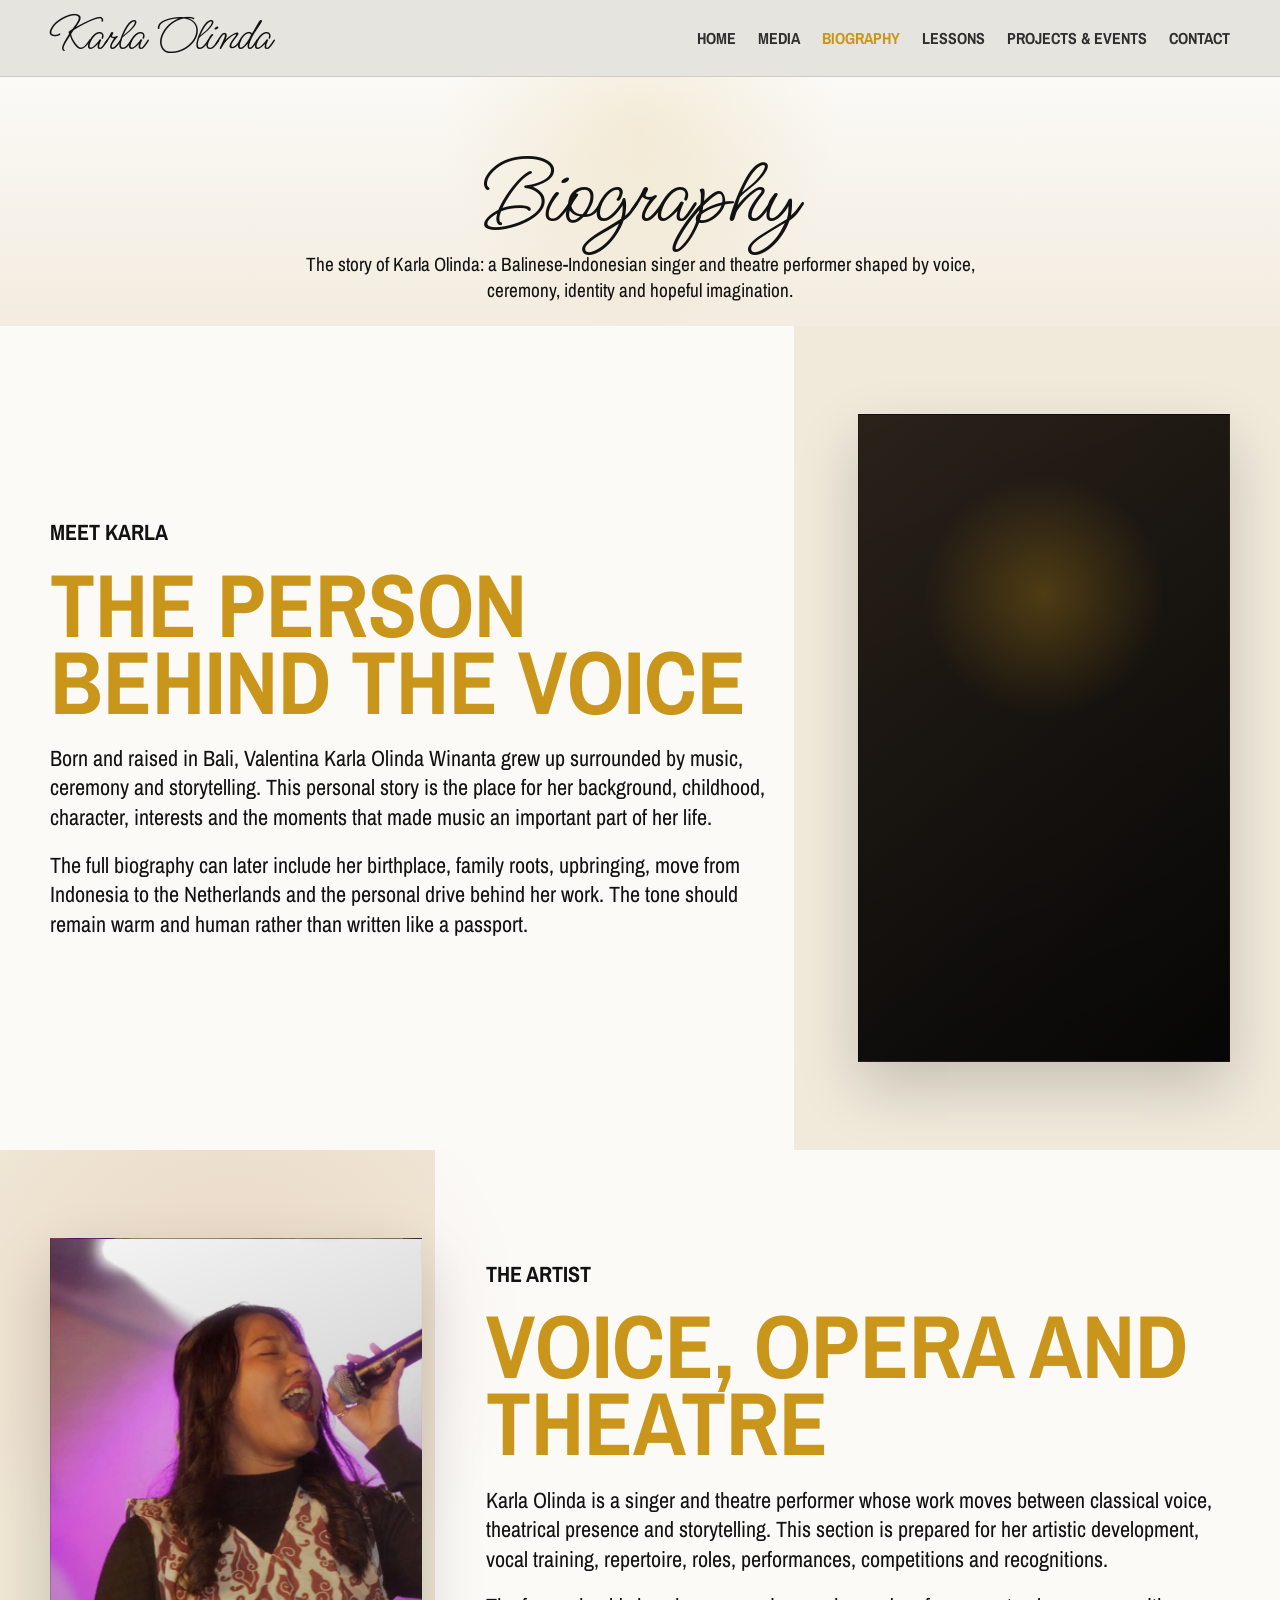
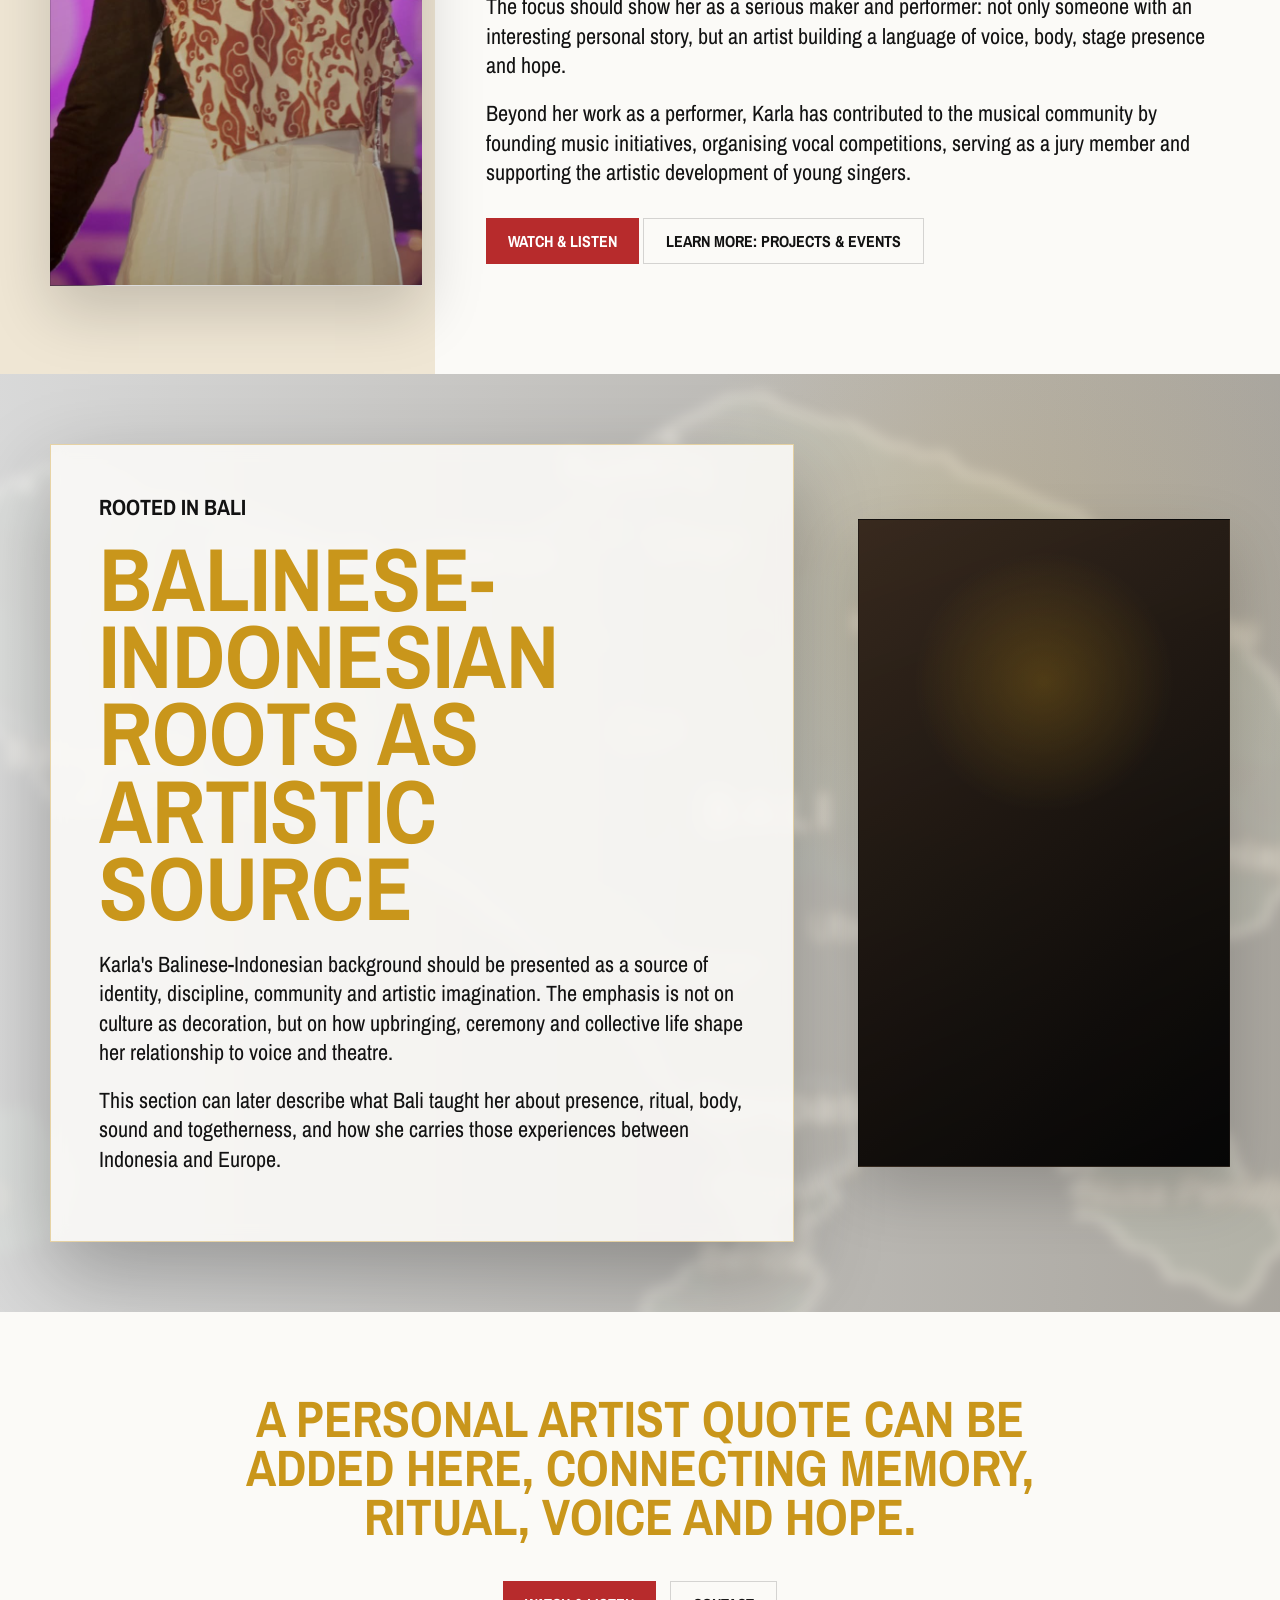
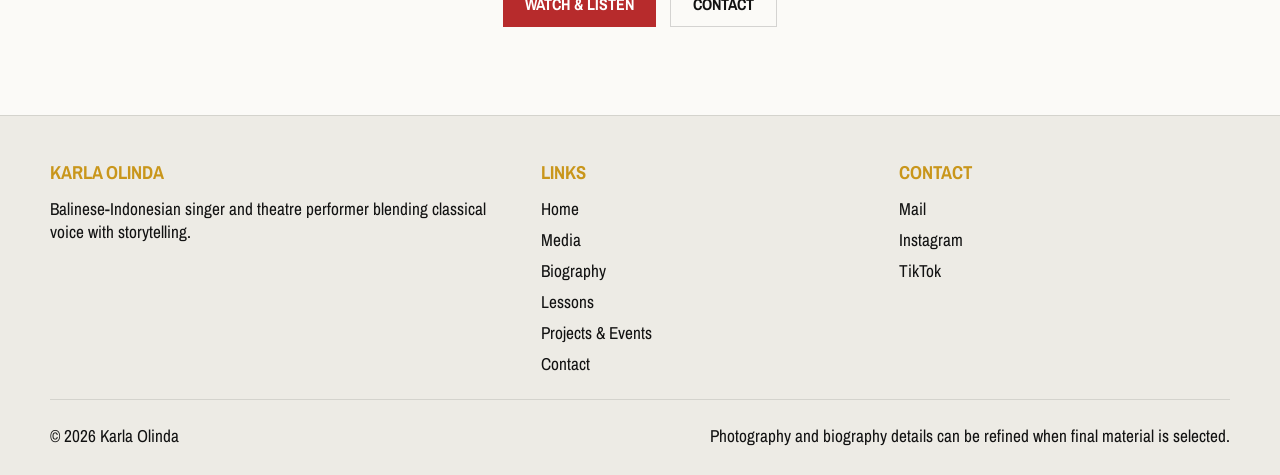
==== biography.html @ d717e8d4 "Link biography to projects and events" ====
<!DOCTYPE html>
<html lang="en">
<head>
  <meta charset="UTF-8">
  <meta name="viewport" content="width=device-width, initial-scale=1.0">
  <title>Biography | Karla Olinda</title>
  <meta name="description" content="Biography of Karla Olinda, a Balinese-Indonesian singer and theatre performer.">
  <meta name="theme-color" content="#faf8f2">
  <link rel="icon" type="image/svg+xml" href="/assets/images/ko-favicon.svg?v=20260715-1">
  <link rel="preconnect" href="https://fonts.googleapis.com">
  <link rel="preconnect" href="https://fonts.gstatic.com" crossorigin>
  <link href="https://fonts.googleapis.com/css2?family=Archivo+Narrow:wght@400;500;600;700&family=Ms+Madi&display=swap" rel="stylesheet">
  <link rel="stylesheet" href="assets/css/style.css">
  <link rel="stylesheet" href="assets/css/biography.css?v=20260715-10">
</head>
<body class="page-biography">
  <div class="bio-intro" aria-hidden="true"></div>

  <header class="site-header site-header-light">
    <div class="container header-inner">
      <a class="brand" href="/">Karla Olinda</a>
      <button class="nav-toggle" type="button" aria-expanded="false" aria-controls="site-nav" aria-label="Open navigation">
        <span></span>
        <span></span>
        <span></span>
      </button>
      <nav class="site-nav" id="site-nav">
        <a href="/">Home</a>
        <a href="/media">Media</a>
        <a href="/biography" aria-current="page">Biography</a>
        <a href="/lessons">Lessons</a>
        <a href="/events">Projects &amp; Events</a>
        <a href="/contact">Contact</a>
      </nav>
    </div>
  </header>

  <main class="biography-page">
    <section class="bio-hero">
      <div class="container bio-hero-inner">
        <h1>Biography</h1>
        <p>
          The story of Karla Olinda: a Balinese-Indonesian singer and theatre performer
          shaped by voice, ceremony, identity and hopeful imagination.
        </p>
      </div>
    </section>

    <section class="bio-panel bio-panel-meet" aria-labelledby="meet-karla-title">
      <div class="container bio-panel-grid">
        <div class="bio-copy">
          <p class="section-kicker">Meet Karla</p>
          <h2 id="meet-karla-title">The person behind the voice</h2>
          <p>
            Born and raised in Bali, Valentina Karla Olinda Winanta grew up surrounded by
            music, ceremony and storytelling. This personal story is the place for her
            background, childhood, character, interests and the moments that made music
            an important part of her life.
          </p>
          <p>
            The full biography can later include her birthplace, family roots, upbringing,
            move from Indonesia to the Netherlands and the personal drive behind her work.
            The tone should remain warm and human rather than written like a passport.
          </p>
        </div>
        <figure class="bio-image bio-image-meet" aria-label="Warm personal portrait of Karla Olinda"></figure>
      </div>
    </section>

    <section class="bio-panel bio-panel-artist" aria-labelledby="artist-title">
      <div class="container bio-panel-grid bio-panel-grid-reverse">
        <figure class="bio-image bio-image-artist" aria-label="Stage or theatre portrait of Karla Olinda"></figure>
        <div class="bio-copy">
          <p class="section-kicker">The Artist</p>
          <h2 id="artist-title">Voice, opera and theatre</h2>
          <p>
            Karla Olinda is a singer and theatre performer whose work moves between
            classical voice, theatrical presence and storytelling. This section is prepared
            for her artistic development, vocal training, repertoire, roles, performances,
            competitions and recognitions.
          </p>
          <p>
            The focus should show her as a serious maker and performer: not only someone
            with an interesting personal story, but an artist building a language of voice,
            body, stage presence and hope.
          </p>
          <p>
            Beyond her work as a performer, Karla has contributed to the musical community
            by founding music initiatives, organising vocal competitions, serving as a jury
            member and supporting the artistic development of young singers.
          </p>
          <a class="bio-button" href="/media">Watch &amp; Listen</a>
          <a class="bio-button bio-button-secondary" href="/events">Learn more: Projects &amp; Events</a>
        </div>
      </div>
    </section>

    <section class="bio-roots" aria-labelledby="roots-title">
      <div class="bio-roots-background" aria-hidden="true"></div>
      <div class="bio-roots-overlay" aria-hidden="true"></div>
      <div class="container bio-panel-grid bio-roots-content">
        <div class="bio-copy bio-roots-copy">
          <p class="section-kicker">Rooted in Bali</p>
          <h2 id="roots-title">Balinese-Indonesian roots as artistic source</h2>
          <p>
            Karla's Balinese-Indonesian background should be presented as a source of
            identity, discipline, community and artistic imagination. The emphasis is not
            on culture as decoration, but on how upbringing, ceremony and collective life
            shape her relationship to voice and theatre.
          </p>
          <p>
            This section can later describe what Bali taught her about presence, ritual,
            body, sound and togetherness, and how she carries those experiences between
            Indonesia and Europe.
          </p>
        </div>
        <figure class="bio-image bio-image-roots" aria-label="Portrait of Karla Olinda connected to her Balinese roots"></figure>
      </div>
    </section>

    <section class="bio-closing">
      <div class="container bio-closing-inner">
        <p>
          A personal artist quote can be added here, connecting memory, ritual, voice and hope.
        </p>
        <div class="bio-actions">
          <a class="bio-button" href="/media">Watch &amp; Listen</a>
          <a class="bio-button bio-button-secondary" href="/contact">Contact</a>
        </div>
      </div>
    </section>
  </main>

  <footer class="site-footer site-footer-light">
    <div class="container footer-grid">
      <div>
        <h3>Karla Olinda</h3>
        <p>Balinese-Indonesian singer and theatre performer blending classical voice with storytelling.</p>
      </div>
      <div>
        <h3>Links</h3>
        <a href="/">Home</a>
        <a href="/media">Media</a>
        <a href="/biography">Biography</a>
        <a href="/lessons">Lessons</a>
        <a href="/events">Projects &amp; Events</a>
        <a href="/contact">Contact</a>
      </div>
      <div>
        <h3>Contact</h3>
        <a href="mailto:info@jovka.org?subject=Karla%20Olinda%20contact">Mail</a>
        <a href="https://www.instagram.com/karlalalind/" target="_blank" rel="noreferrer">Instagram</a>
        <a href="https://www.tiktok.com/@jovchante" target="_blank" rel="noreferrer">TikTok</a>
      </div>
    </div>
    <div class="container footer-meta">
      <p>&copy; <span data-year></span> Karla Olinda</p>
      <p>Photography and biography details can be refined when final material is selected.</p>
    </div>
  </footer>

  <script src="assets/js/main.js?v=20260715-13"></script>
</body>
</html>
---- assets/css/style.css ----
:root {
  --bg-black: #070707;
  --bg-ink: #101010;
  --bg-light: #f8f7f3;
  --bg-paper: #fbfaf7;
  --text-light: #f3f1ea;
  --text-dark: #121212;
  --gold: #c9961b;
  --gold-soft: #e0c580;
  --artist-red: #b72b2c;
  --media-empty: #111;
  --line-dark: rgba(255, 255, 255, 0.06);
  --line-light: rgba(33, 33, 33, 0.12);
  --shadow-heavy: 0 24px 60px rgba(0, 0, 0, 0.4);
  --container: min(1180px, calc(100% - 32px));
  --font-main: "Archivo Narrow", "Arial Narrow", Arial, sans-serif;
  --font-script: "Ms Madi", cursive;
}

* {
  box-sizing: border-box;
}

html {
  scroll-behavior: smooth;
}

body {
  margin: 0;
  font-family: var(--font-main);
  color: var(--text-light);
  background-color: var(--bg-black);
}

img {
  display: block;
  max-width: 100%;
}

a {
  color: inherit;
  text-decoration: none;
}

button {
  font: inherit;
}

:focus-visible {
  outline: 2px solid var(--gold);
  outline-offset: 4px;
}

.container {
  width: var(--container);
  margin: 0 auto;
}

.site-header {
  position: sticky;
  top: 0;
  z-index: 30;
  backdrop-filter: blur(14px);
  background: rgba(7, 7, 7, 0.78);
  border-bottom: 1px solid var(--line-dark);
}

.site-header-light {
  background: rgba(250, 248, 242, 0.92);
  border-bottom-color: var(--line-light);
}

.header-inner {
  display: flex;
  align-items: center;
  justify-content: space-between;
  gap: 24px;
  min-height: 76px;
}

.brand {
  font-family: var(--font-script);
  font-size: 3rem;
  line-height: 1;
}

.site-header-light .brand,
.site-header-light .site-nav a,
.site-header-light .nav-toggle {
  color: var(--text-dark);
}

.site-nav {
  display: flex;
  align-items: center;
  gap: 22px;
  letter-spacing: 0;
  text-transform: uppercase;
  font-family: var(--font-main);
  font-weight: 700;
  font-size: 1rem;
}

.site-nav a {
  opacity: 0.86;
}

.site-nav a:hover,
.site-nav a[aria-current="page"] {
  color: var(--gold);
  opacity: 1;
}

.nav-toggle {
  display: none;
  background: transparent;
  border: 0;
  padding: 0;
  color: var(--text-light);
}

.nav-toggle span {
  display: block;
  width: 24px;
  height: 2px;
  margin: 5px 0;
  background: currentColor;
}

.hero {
  display: grid;
  grid-template-columns: minmax(300px, 1.04fr) minmax(340px, 0.96fr);
  min-height: calc(100svh - 56px);
}

.hero-panel {
  min-height: 584px;
}

.hero-portrait {
  display: flex;
  flex-direction: column;
  justify-content: flex-end;
  padding: 64px 48px 36px;
  background:
    linear-gradient(135deg, rgba(255, 255, 255, 0.03), transparent 34%),
    linear-gradient(180deg, #101010 0%, #020202 100%);
}

.portrait-frame {
  position: relative;
  width: min(420px, 100%);
  aspect-ratio: 0.9;
  margin: auto auto 18px;
}

.diamond {
  display: none;
  position: absolute;
  inset: 12% 12%;
  border: 1px solid rgba(255, 255, 255, 0.12);
  transform: rotate(45deg);
}

.diamond-small {
  inset: 26% 26%;
  border-color: rgba(255, 255, 255, 0.08);
}

.portrait-placeholder,
.stage-placeholder,
.portfolio-item-image {
  position: relative;
  overflow: hidden;
  background: var(--media-empty);
}

.portrait-placeholder {
  position: absolute;
  inset: 0;
  border-radius: 2px;
  background-color: var(--media-empty);
  background-image: url("../images/portrait.jpg");
  background-position: center;
  background-size: cover;
  box-shadow: var(--shadow-heavy);
}

.portrait-placeholder::after,
.stage-placeholder::after,
.portfolio-item-image::after,
.showcase-card::after {
  content: none;
}

.hero-portrait h1 {
  margin: 0;
  font-family: var(--font-script);
  font-size: 6rem;
  line-height: 0.9;
}

.hero-story {
  color: var(--text-dark);
  padding: 86px 44px 42px;
  background-color: var(--bg-paper);
}

.hero-copy {
  max-width: 540px;
  margin: 0 auto;
}

.eyebrow {
  margin: 0 0 14px;
  color: var(--gold);
  font-family: var(--font-main);
  font-weight: 700;
  letter-spacing: 0;
  text-transform: uppercase;
  font-size: 1.6rem;
  text-align: center;
}

.eyebrow .stage-name {
  color: var(--artist-red);
}

.hero-copy p:last-child {
  margin: 0;
  font-size: 1.1rem;
  line-height: 1.45;
}

.showcase {
  position: relative;
  margin: 34px -28px 28px;
  padding: 0 44px;
}

.showcase-track {
  display: flex;
  align-items: center;
  justify-content: center;
  min-height: 252px;
  gap: 0;
  overflow: visible;
  transition: opacity 180ms ease, transform 180ms ease;
}

.showcase-track.is-shifting-next {
  opacity: 0.74;
  transform: translateX(-42px);
}

.showcase-track.is-shifting-prev {
  opacity: 0.74;
  transform: translateX(42px);
}

.showcase-card {
  position: relative;
  width: 128px;
  aspect-ratio: 0.72;
  margin-left: -30px;
  border: 0;
  cursor: pointer;
  transition: transform 220ms ease, opacity 220ms ease, filter 220ms ease;
  background: var(--media-empty);
  box-shadow: 0 14px 28px rgba(0, 0, 0, 0.24);
}

.showcase-card.has-image,
.portfolio-item-image.has-image {
  background-image:
    linear-gradient(180deg, rgba(0, 0, 0, 0.02), rgba(0, 0, 0, 0.42)),
    var(--media-image);
  background-position: center;
  background-size: cover;
}

.showcase-card:first-child {
  margin-left: 0;
}

.showcase-card.is-center {
  transform: scale(1.18);
  z-index: 3;
}

.showcase-card.is-side {
  opacity: 0.48;
  filter: blur(0.5px);
  z-index: 1;
}

.showcase-card.is-far {
  opacity: 0.22;
  filter: blur(1.2px);
  z-index: 0;
}

.showcase-card.is-left {
  transform: perspective(600px) rotateY(28deg) scale(0.88);
}

.showcase-card.is-right {
  transform: perspective(600px) rotateY(-28deg) scale(0.88);
}

.showcase-card.is-far-left {
  transform: perspective(600px) rotateY(36deg) scale(0.72);
}

.showcase-card.is-far-right {
  transform: perspective(600px) rotateY(-36deg) scale(0.72);
}

.showcase-card-caption {
  position: absolute;
  left: 12px;
  right: 12px;
  bottom: 10px;
  font-family: var(--font-main);
  font-weight: 700;
  letter-spacing: 0;
  text-transform: uppercase;
  color: #fff;
  font-size: 0.82rem;
  text-shadow: 0 2px 10px rgba(0, 0, 0, 0.35);
}

.showcase-arrow {
  position: absolute;
  top: 50%;
  transform: translateY(-50%);
  width: 36px;
  height: 36px;
  border: 0;
  border-radius: 999px;
  background: rgba(255, 255, 255, 0.68);
  color: var(--text-dark);
  font-size: 1.7rem;
  line-height: 1;
  cursor: pointer;
}

.showcase-arrow-prev {
  left: 0;
}

.showcase-arrow-next {
  right: 0;
}

.social-row p {
  margin: 0 0 10px;
  font-family: var(--font-main);
  font-weight: 700;
  letter-spacing: 0;
  text-transform: uppercase;
}

.social-links {
  display: flex;
  flex-wrap: wrap;
  gap: 10px;
}

.social-links a {
  display: inline-flex;
  align-items: center;
  justify-content: center;
  min-width: 48px;
  height: 38px;
  padding: 0 12px;
  border: 1px solid rgba(17, 17, 17, 0.16);
  background: rgba(255, 255, 255, 0.66);
  color: var(--text-dark);
  font-family: var(--font-main);
  font-weight: 700;
  letter-spacing: 0;
}

.social-links a:hover,
.text-link:hover,
.site-footer a:hover {
  color: var(--gold);
}

.home-grid {
  display: grid;
  grid-template-columns: minmax(320px, 1.1fr) minmax(280px, 0.9fr);
}

.home-grid-copy {
  padding: 72px 40px 80px;
  background: var(--bg-black);
}

.feature-block {
  max-width: 680px;
  margin: 0 auto 56px;
  text-align: center;
}

.feature-block:last-child {
  margin-bottom: 0;
}

.feature-block h2,
.media-hero h1,
.portfolio-group h2 {
  margin: 0 0 12px;
  color: var(--gold);
  text-transform: uppercase;
  font-family: var(--font-main);
  font-weight: 700;
  font-size: 2.6rem;
  letter-spacing: 0;
}

.feature-block p {
  margin: 0;
  font-size: 1.18rem;
  line-height: 1.45;
}

.text-link {
  display: inline-block;
  margin-top: 16px;
  color: var(--gold-soft);
  font-family: var(--font-main);
  font-weight: 700;
  letter-spacing: 0;
  text-transform: uppercase;
}

.home-grid-visual {
  min-height: 540px;
}

.stage-placeholder {
  height: 100%;
  background-color: var(--media-empty);
  background-image: url("../images/stage.png");
  background-position: center;
  background-size: cover;
}

.media-page {
  min-height: 100vh;
  color: var(--text-dark);
  background-color: var(--bg-paper);
}

.media-hero {
  padding: 76px 16px 22px;
  text-align: center;
}

.media-hero h1 {
  margin-bottom: 8px;
  color: var(--text-dark);
  font-family: var(--font-script);
  text-transform: none;
  letter-spacing: 0;
  font-size: 5.8rem;
}

.media-hero p {
  max-width: 760px;
  margin: 0 auto;
  font-size: 1.2rem;
}

.portfolio-grid {
  display: grid;
  grid-template-columns: repeat(2, minmax(0, 1fr));
  gap: 48px 56px;
  padding-bottom: 80px;
  overflow: visible;
}

.portfolio-group h2 {
  margin-bottom: 16px;
  color: var(--gold);
  font-size: 1.45rem;
  text-align: center;
}

.portfolio-items {
  display: grid;
  grid-template-columns: repeat(3, minmax(0, 1fr));
  gap: 8px;
  overflow: visible;
}

.portfolio-item {
  display: block;
  position: relative;
  z-index: 0;
}

.portfolio-item:hover,
.portfolio-item:focus,
.portfolio-item:focus-within {
  z-index: 30;
}

.portfolio-item:focus {
  outline: none;
}

.portfolio-item-image {
  aspect-ratio: 1.1;
  box-shadow: 0 8px 24px rgba(0, 0, 0, 0.14);
  transition: box-shadow 180ms ease, transform 180ms ease;
  transform-origin: center;
}

.portfolio-item:hover .portfolio-item-image,
.portfolio-item:focus .portfolio-item-image,
.portfolio-item:focus-within .portfolio-item-image {
  box-shadow: 0 26px 56px rgba(0, 0, 0, 0.34);
  transform: scale(1.78);
}

.portfolio-item-title {
  position: absolute;
  inset: auto 10px 10px 10px;
  color: rgba(255, 255, 255, 0.85);
  font-family: var(--font-main);
  font-weight: 700;
  letter-spacing: 0;
  text-transform: uppercase;
  font-size: 0.78rem;
  transition: opacity 180ms ease, transform 180ms ease;
  z-index: 2;
}

.portfolio-item-details {
  position: absolute;
  inset: auto 0 0 0;
  padding: 12px;
  color: #fff;
  background: linear-gradient(180deg, rgba(0, 0, 0, 0), rgba(0, 0, 0, 0.88) 34%);
  opacity: 0;
  transform: translateY(10px);
  transition: opacity 180ms ease, transform 180ms ease;
  z-index: 3;
}

.portfolio-item:hover .portfolio-item-title,
.portfolio-item:focus .portfolio-item-title,
.portfolio-item:focus-within .portfolio-item-title {
  opacity: 0;
  transform: translateY(8px);
}

.portfolio-item:hover .portfolio-item-details,
.portfolio-item:focus .portfolio-item-details,
.portfolio-item:focus-within .portfolio-item-details {
  opacity: 1;
  transform: translateY(0);
}

.portfolio-item-meta {
  display: flex;
  justify-content: space-between;
  gap: 8px;
  font-size: 0.75rem;
  font-weight: 700;
  text-transform: uppercase;
}

.portfolio-item-details p {
  margin: 6px 0 0;
  font-size: 0.88rem;
  line-height: 1.2;
}

.contact-page {
  min-height: 100vh;
  color: var(--text-dark);
  background: var(--bg-paper);
}

.contact-hero {
  padding: 96px 0 72px;
  color: var(--text-light);
  background:
    radial-gradient(circle at 78% 18%, rgba(183, 43, 44, 0.24), transparent 28%),
    linear-gradient(140deg, #050505 0%, #0f0f0f 58%, #171008 100%);
}

.contact-hero-inner {
  display: grid;
  grid-template-columns: minmax(0, 1.08fr) minmax(280px, 0.92fr);
  gap: 56px;
  align-items: end;
}

.section-kicker {
  margin: 0 0 14px;
  color: var(--gold);
  font-family: var(--font-main);
  font-weight: 700;
  letter-spacing: 0;
  text-transform: uppercase;
  font-size: 1.18rem;
}

.contact-hero h1 {
  max-width: 780px;
  margin: 0;
  font-family: var(--font-main);
  font-size: clamp(3.6rem, 8vw, 8rem);
  font-weight: 700;
  line-height: 0.86;
  text-transform: uppercase;
}

.contact-hero h1 span {
  display: block;
  margin-top: 12px;
  color: #fff;
  font-family: var(--font-script);
  font-size: clamp(4.4rem, 9vw, 8.8rem);
  font-weight: 400;
  line-height: 0.78;
  text-transform: none;
}

.contact-hero-copy > p:last-child {
  max-width: 660px;
  margin: 30px 0 0;
  color: rgba(243, 241, 234, 0.84);
  font-size: 1.28rem;
  line-height: 1.45;
}

.contact-primary-card {
  min-height: 318px;
  padding: 34px;
  color: var(--text-dark);
  background:
    linear-gradient(180deg, rgba(255, 255, 255, 0.86), rgba(255, 255, 255, 0.98)),
    var(--bg-paper);
  box-shadow: var(--shadow-heavy);
}

.contact-primary-card p {
  margin: 0 0 18px;
  color: var(--gold);
  font-weight: 700;
  text-transform: uppercase;
  font-size: 1.2rem;
}

.contact-primary-card a {
  display: block;
  margin-bottom: 22px;
  color: var(--text-dark);
  font-size: clamp(2.2rem, 4vw, 4.2rem);
  font-weight: 700;
  line-height: 0.95;
  word-break: break-word;
}

.contact-primary-card a:hover {
  color: var(--artist-red);
}

.contact-primary-card span {
  display: block;
  max-width: 340px;
  font-size: 1.12rem;
  line-height: 1.35;
}

.contact-options {
  display: grid;
  grid-template-columns: repeat(4, minmax(0, 1fr));
  gap: 12px;
  padding: 80px 0;
}

.contact-option {
  min-height: 300px;
  padding: 28px;
  border: 1px solid var(--line-light);
  background: #fff;
  box-shadow: 0 12px 34px rgba(0, 0, 0, 0.06);
}

.contact-option > span {
  display: inline-block;
  margin-bottom: 34px;
  color: var(--artist-red);
  font-weight: 700;
  font-size: 1.05rem;
}

.contact-option h2 {
  margin: 0 0 14px;
  color: var(--gold);
  font-size: 1.9rem;
  line-height: 1;
  text-transform: uppercase;
}

.contact-option p {
  margin: 0;
  font-size: 1.08rem;
  line-height: 1.38;
}

.contact-option .text-link {
  color: var(--artist-red);
}

.contact-social-section {
  padding: 62px 0;
  color: var(--text-light);
  background: var(--bg-black);
}

.contact-social-inner {
  display: grid;
  grid-template-columns: minmax(0, 1fr) auto;
  gap: 32px;
  align-items: center;
}

.contact-social-inner h2 {
  margin: 0 0 10px;
  color: var(--gold);
  font-size: clamp(2.2rem, 4vw, 4.2rem);
  line-height: 0.95;
  text-transform: uppercase;
}

.contact-social-inner p {
  max-width: 620px;
  margin: 0;
  font-size: 1.16rem;
  line-height: 1.4;
}

.site-footer {
  padding: 44px 0 20px;
  border-top: 1px solid var(--line-dark);
  background: #030303;
}

.site-footer-light {
  border-top-color: var(--line-light);
  background: rgba(250, 248, 242, 0.95);
  color: var(--text-dark);
}

.footer-grid {
  display: grid;
  grid-template-columns: 1.4fr 1fr 1fr;
  gap: 28px;
}

.site-footer h3 {
  margin: 0 0 12px;
  color: var(--gold);
  font-family: var(--font-main);
  font-weight: 700;
  letter-spacing: 0;
  text-transform: uppercase;
}

.site-footer p,
.site-footer a {
  display: block;
  margin: 0 0 8px;
  font-size: 1.08rem;
}

.footer-meta {
  display: flex;
  justify-content: space-between;
  gap: 16px;
  padding-top: 24px;
  margin-top: 16px;
  border-top: 1px solid var(--line-dark);
}

.site-footer-light .footer-meta {
  border-top-color: var(--line-light);
}

@media (max-width: 980px) {
  .hero,
  .home-grid,
  .portfolio-grid,
  .contact-hero-inner,
  .contact-social-inner,
  .footer-grid {
    grid-template-columns: 1fr;
  }

  .contact-options {
    grid-template-columns: repeat(2, minmax(0, 1fr));
  }

  .hero-story,
  .hero-portrait,
  .home-grid-copy {
    padding-left: 24px;
    padding-right: 24px;
  }

  .home-grid-visual {
    min-height: 440px;
  }

  .contact-primary-card {
    max-width: 560px;
  }

  .hero-panel {
    min-height: auto;
  }

  .hero-portrait {
    min-height: 620px;
  }
}

@media (max-width: 760px) {
  .nav-toggle {
    display: block;
  }

  .site-nav {
    position: absolute;
    top: 76px;
    right: 16px;
    left: 16px;
    display: none;
    flex-direction: column;
    align-items: flex-start;
    gap: 14px;
    padding: 18px;
    border: 1px solid var(--line-dark);
    background: rgba(7, 7, 7, 0.96);
  }

  .site-header-light .site-nav {
    border-color: var(--line-light);
    background: rgba(250, 248, 242, 0.98);
  }

  .site-nav.is-open {
    display: flex;
  }

  .showcase {
    margin-left: -18px;
    margin-right: -18px;
    padding: 0 26px;
  }

  .showcase-card {
    width: 96px;
    margin-left: -34px;
  }

  .brand {
    font-size: 2.45rem;
  }

  .hero-portrait h1 {
    font-size: 4.75rem;
  }

  .feature-block h2,
  .media-hero h1,
  .portfolio-group h2 {
    font-size: 2.15rem;
  }

  .media-hero h1 {
    font-size: 4rem;
  }

  .portfolio-items {
    grid-template-columns: repeat(2, minmax(0, 1fr));
  }

  .contact-hero {
    padding: 72px 0 56px;
  }

  .contact-options {
    grid-template-columns: 1fr;
    padding: 48px 0;
  }

  .contact-option {
    min-height: auto;
  }

  .footer-meta {
    flex-direction: column;
  }
}

@media (max-width: 520px) {
  .hero-story {
    padding-top: 54px;
  }

  .hero-portrait {
    min-height: 540px;
  }

  .showcase-track {
    min-height: 180px;
  }

  .showcase-card {
    width: 78px;
    margin-left: -30px;
  }

  .portfolio-items {
    grid-template-columns: 1fr 1fr;
  }
}

@media (prefers-reduced-motion: reduce) {
  *,
  *::before,
  *::after {
    scroll-behavior: auto !important;
    transition-duration: 0.01ms !important;
    animation-duration: 0.01ms !important;
    animation-iteration-count: 1 !important;
  }
}
---- assets/css/biography.css ----
/* Biography page layout v20260715-10 */
.biography-page {
  min-height: 100vh;
  color: var(--text-dark);
  background:
    radial-gradient(circle at 12% 12%, rgba(201, 150, 27, 0.08), transparent 28%),
    linear-gradient(180deg, #fbfaf7 0%, var(--bg-paper) 100%);
}

.bio-intro {
  position: fixed;
  inset: 0;
  z-index: 10000;
  background-image:
    linear-gradient(180deg, rgba(5, 5, 5, 0.08), rgba(5, 5, 5, 0.18)),
    url("../images/denpasar.jpg"),
    url("../images/denpasar.png"),
    linear-gradient(135deg, #19130b, #050505);
  background-position: center;
  background-size: cover;
  background-repeat: no-repeat;
  animation: bio-intro-fade 2.4s ease-in-out forwards;
}

@keyframes bio-intro-fade {
  0%,
  42% {
    opacity: 1;
    filter: blur(0);
    visibility: visible;
  }

  99% {
    opacity: 0;
    filter: blur(8px);
    visibility: visible;
  }

  100% {
    opacity: 0;
    filter: blur(8px);
    visibility: hidden;
    pointer-events: none;
  }
}

.bio-hero {
  position: relative;
  isolation: isolate;
  display: flex;
  align-items: center;
  min-height: auto;
  padding: 76px 16px 22px;
  color: var(--text-dark);
  background:
    radial-gradient(circle at 50% 22%, rgba(201, 150, 27, 0.13), transparent 30%),
    linear-gradient(180deg, #fbfaf7 0%, #f3ecdf 100%);
  text-align: center;
}

.bio-hero-inner {
  max-width: 860px;
}

.bio-hero h1 {
  margin: 0 0 8px;
  color: var(--text-dark);
  font-family: var(--font-script);
  font-size: 5.8rem;
  font-weight: 400;
  line-height: 0.98;
}

.bio-hero p:last-child {
  max-width: 720px;
  margin: 0 auto;
  color: var(--text-dark);
  font-size: 1.2rem;
  line-height: 1.35;
}

.bio-panel {
  display: flex;
  align-items: center;
  min-height: calc(100svh - 76px);
  padding: 70px 0;
}

.bio-panel-meet {
  background: linear-gradient(90deg, #fbfaf7 0%, #fbfaf7 62%, #f1eadb 62%, #f1eadb 100%);
}

.bio-panel-artist {
  background:
    radial-gradient(circle at 18% 22%, rgba(183, 43, 44, 0.09), transparent 24%),
    linear-gradient(90deg, #efe6d4 0%, #efe6d4 34%, #fbfaf7 34%, #fbfaf7 100%);
}

.bio-panel-grid {
  display: grid;
  grid-template-columns: minmax(0, 2fr) minmax(280px, 1fr);
  gap: clamp(34px, 5vw, 76px);
  align-items: center;
}

.bio-panel-grid-reverse {
  grid-template-columns: minmax(280px, 1fr) minmax(0, 2fr);
}

.bio-copy {
  max-width: 760px;
}

.biography-page .section-kicker {
  color: var(--text-dark);
}

.bio-copy h2 {
  max-width: 760px;
  margin: 0 0 24px;
  color: var(--gold);
  font-size: clamp(3.2rem, 7vw, 6.6rem);
  font-weight: 700;
  line-height: 0.86;
  text-transform: uppercase;
}

.bio-copy p {
  margin: 0 0 18px;
  font-size: clamp(1.15rem, 1.8vw, 1.38rem);
  line-height: 1.34;
}

.bio-image {
  position: relative;
  min-height: min(72svh, 720px);
  margin: 0;
  overflow: hidden;
  border: 1px solid rgba(33, 33, 33, 0.1);
  background-color: var(--media-empty);
  background-image:
    linear-gradient(160deg, rgba(0, 0, 0, 0.08), rgba(0, 0, 0, 0.38)),
    radial-gradient(circle at 50% 28%, rgba(201, 150, 27, 0.34), transparent 24%),
    linear-gradient(140deg, #262018, #090909);
  background-position: center;
  background-size: cover;
  box-shadow: 0 26px 58px rgba(0, 0, 0, 0.18);
}

.bio-image-meet {
  background-image:
    linear-gradient(160deg, rgba(0, 0, 0, 0.05), rgba(0, 0, 0, 0.28)),
    url("../images/meet-karla.jpg"),
    radial-gradient(circle at 50% 28%, rgba(201, 150, 27, 0.34), transparent 24%),
    linear-gradient(140deg, #2d241b, #090909);
}

.bio-image-artist {
  background-image:
    linear-gradient(160deg, rgba(0, 0, 0, 0.04), rgba(0, 0, 0, 0.38)),
    url("../images/the-artist.jpg"),
    radial-gradient(circle at 42% 22%, rgba(183, 43, 44, 0.36), transparent 26%),
    linear-gradient(140deg, #1d1010, #060606);
}

.bio-image-roots {
  background-image:
    linear-gradient(160deg, rgba(0, 0, 0, 0.03), rgba(0, 0, 0, 0.34)),
    url("../images/rooted-in-bali.JPG"),
    radial-gradient(circle at 50% 25%, rgba(201, 150, 27, 0.3), transparent 25%),
    linear-gradient(140deg, #3a2b1f, #090909);
}

.bio-button {
  display: inline-flex;
  align-items: center;
  justify-content: center;
  min-height: 46px;
  margin-top: 12px;
  padding: 0 22px;
  color: #fff;
  background: var(--artist-red);
  font-weight: 700;
  text-transform: uppercase;
  transition: color 180ms ease, background 180ms ease, transform 180ms ease;
}

.bio-button:hover {
  color: #fff;
  background: var(--gold);
  transform: translateY(-2px);
}

.bio-button-secondary {
  color: var(--text-dark);
  background: transparent;
  border: 1px solid rgba(33, 33, 33, 0.18);
}

.bio-button-secondary:hover {
  color: #fff;
}

.bio-roots {
  position: relative;
  isolation: isolate;
  display: flex;
  align-items: center;
  min-height: calc(100svh - 76px);
  padding: 70px 0;
  overflow: hidden;
  color: var(--text-dark);
  background: #e9e0d2;
}

.bio-roots-background {
  position: absolute;
  inset: -16px;
  z-index: 0;
  background-image: url("../images/denpasar.png");
  background-position: center;
  background-size: cover;
  filter: blur(6px) saturate(0.58);
  transform: scale(1.04);
}

.bio-roots-overlay {
  position: absolute;
  inset: 0;
  z-index: 1;
  background:
    radial-gradient(circle at 78% 22%, rgba(201, 150, 27, 0.14), transparent 28%),
    linear-gradient(90deg, rgba(251, 250, 247, 0.86), rgba(239, 230, 212, 0.7));
}

.bio-roots-content {
  position: relative;
  z-index: 2;
}

.bio-roots-copy {
  max-width: 760px;
  margin: 0;
  padding: clamp(28px, 4vw, 48px);
  background: rgba(251, 250, 247, 0.88);
  border: 1px solid rgba(201, 150, 27, 0.36);
  box-shadow: 0 32px 80px rgba(0, 0, 0, 0.28);
  backdrop-filter: blur(8px);
}

.bio-roots-copy h2,
.bio-roots-copy p {
  color: var(--text-dark);
}

.bio-roots-copy h2 {
  color: var(--gold);
}

.bio-closing {
  padding: 82px 0 88px;
  color: var(--text-dark);
  background: #fbfaf7;
  text-align: center;
}

.bio-closing-inner {
  max-width: 820px;
}

.bio-closing p {
  margin: 0 auto 28px;
  color: var(--gold);
  font-size: clamp(2rem, 4vw, 4.2rem);
  font-weight: 700;
  line-height: 0.96;
  text-transform: uppercase;
}

.bio-actions {
  display: flex;
  flex-wrap: wrap;
  justify-content: center;
  gap: 14px;
}

@media (max-width: 980px) {
  .bio-panel {
    min-height: auto;
  }

  .bio-panel-grid,
  .bio-panel-grid-reverse,
  .bio-roots-content {
    grid-template-columns: 1fr;
  }

  .bio-panel-grid-reverse .bio-copy {
    order: -1;
  }

  .bio-panel-meet,
  .bio-panel-artist {
    background: var(--bg-paper);
  }

  .bio-roots {
    min-height: auto;
  }

  .bio-image {
    min-height: 58svh;
  }
}

@media (max-width: 620px) {
  .bio-hero h1 {
    font-size: 4rem;
  }

  .bio-panel,
  .bio-roots,
  .bio-closing {
    padding: 54px 0;
  }

  .bio-copy h2 {
    font-size: clamp(2.7rem, 14vw, 4.4rem);
  }

  .bio-image {
    min-height: 440px;
  }

  .bio-roots-copy {
    padding: 24px;
  }
}

@media (prefers-reduced-motion: reduce) {
  .bio-intro {
    animation-duration: 2s;
  }
}
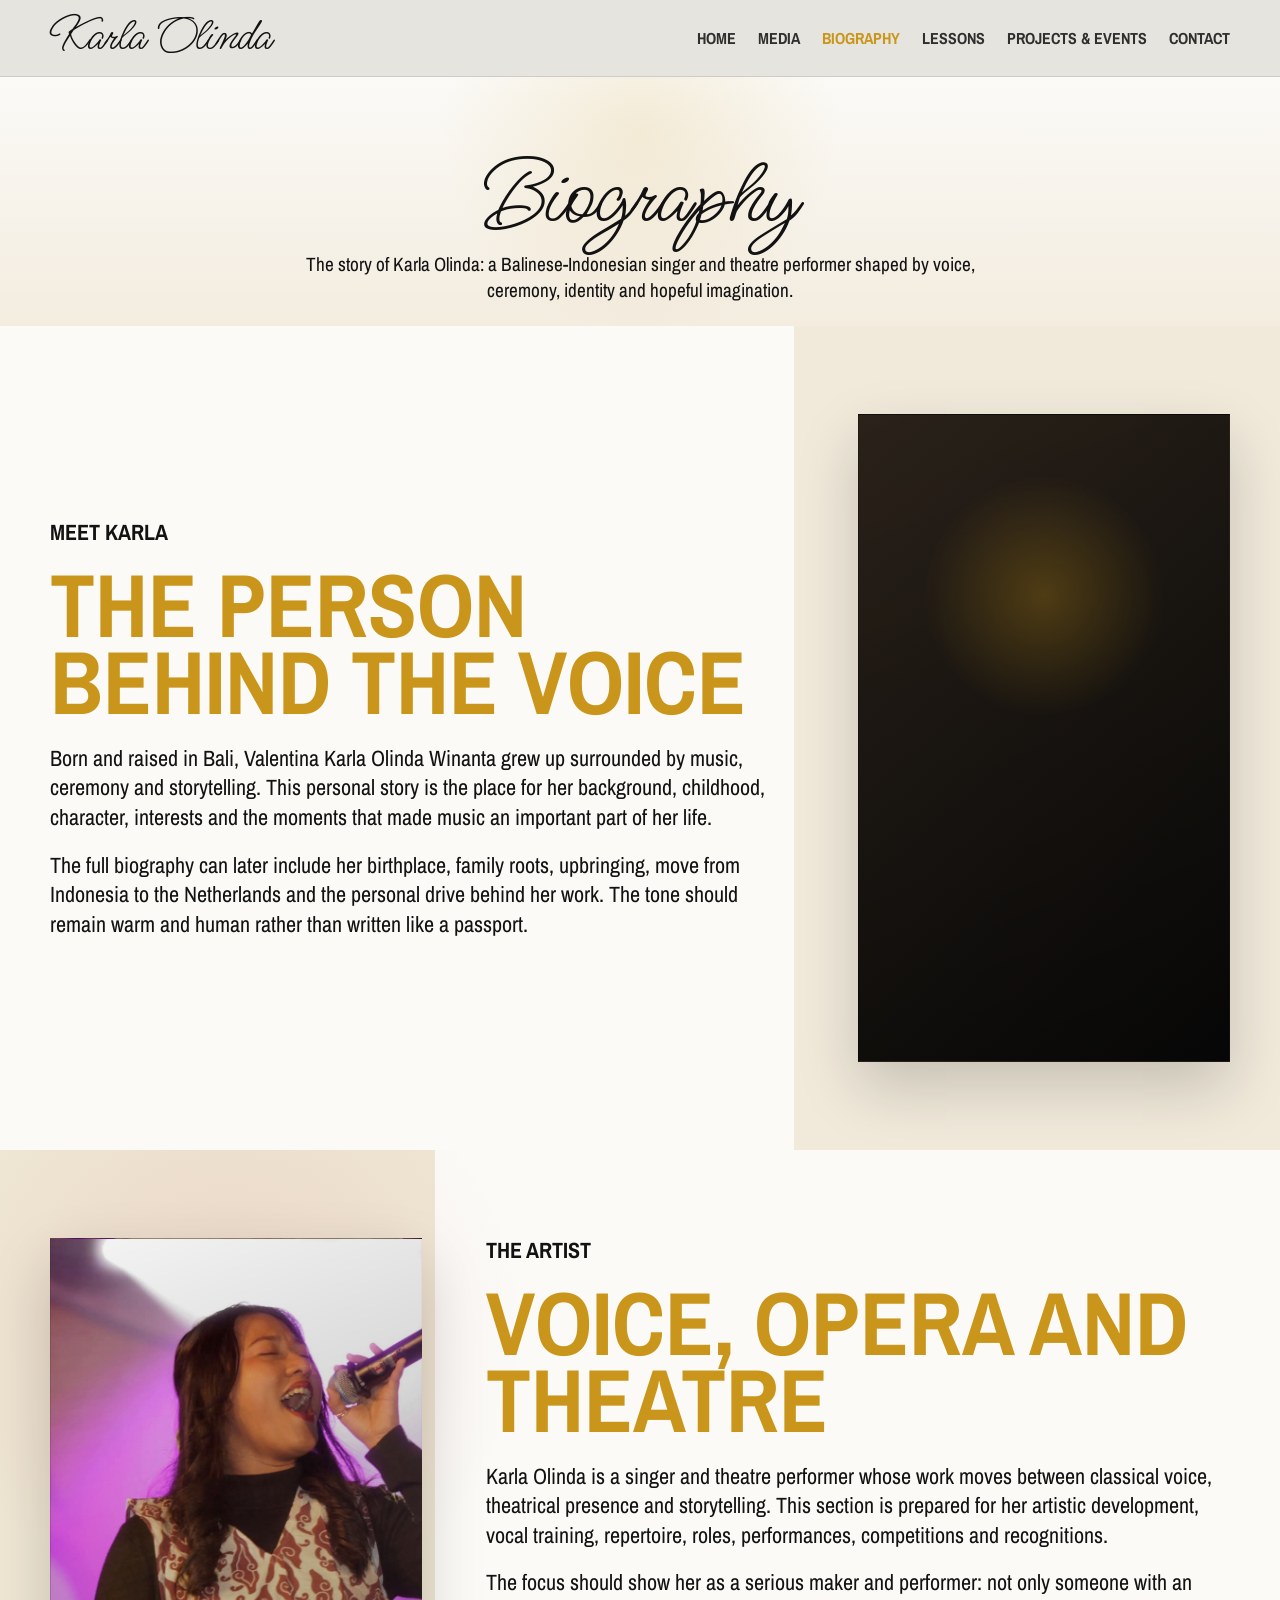
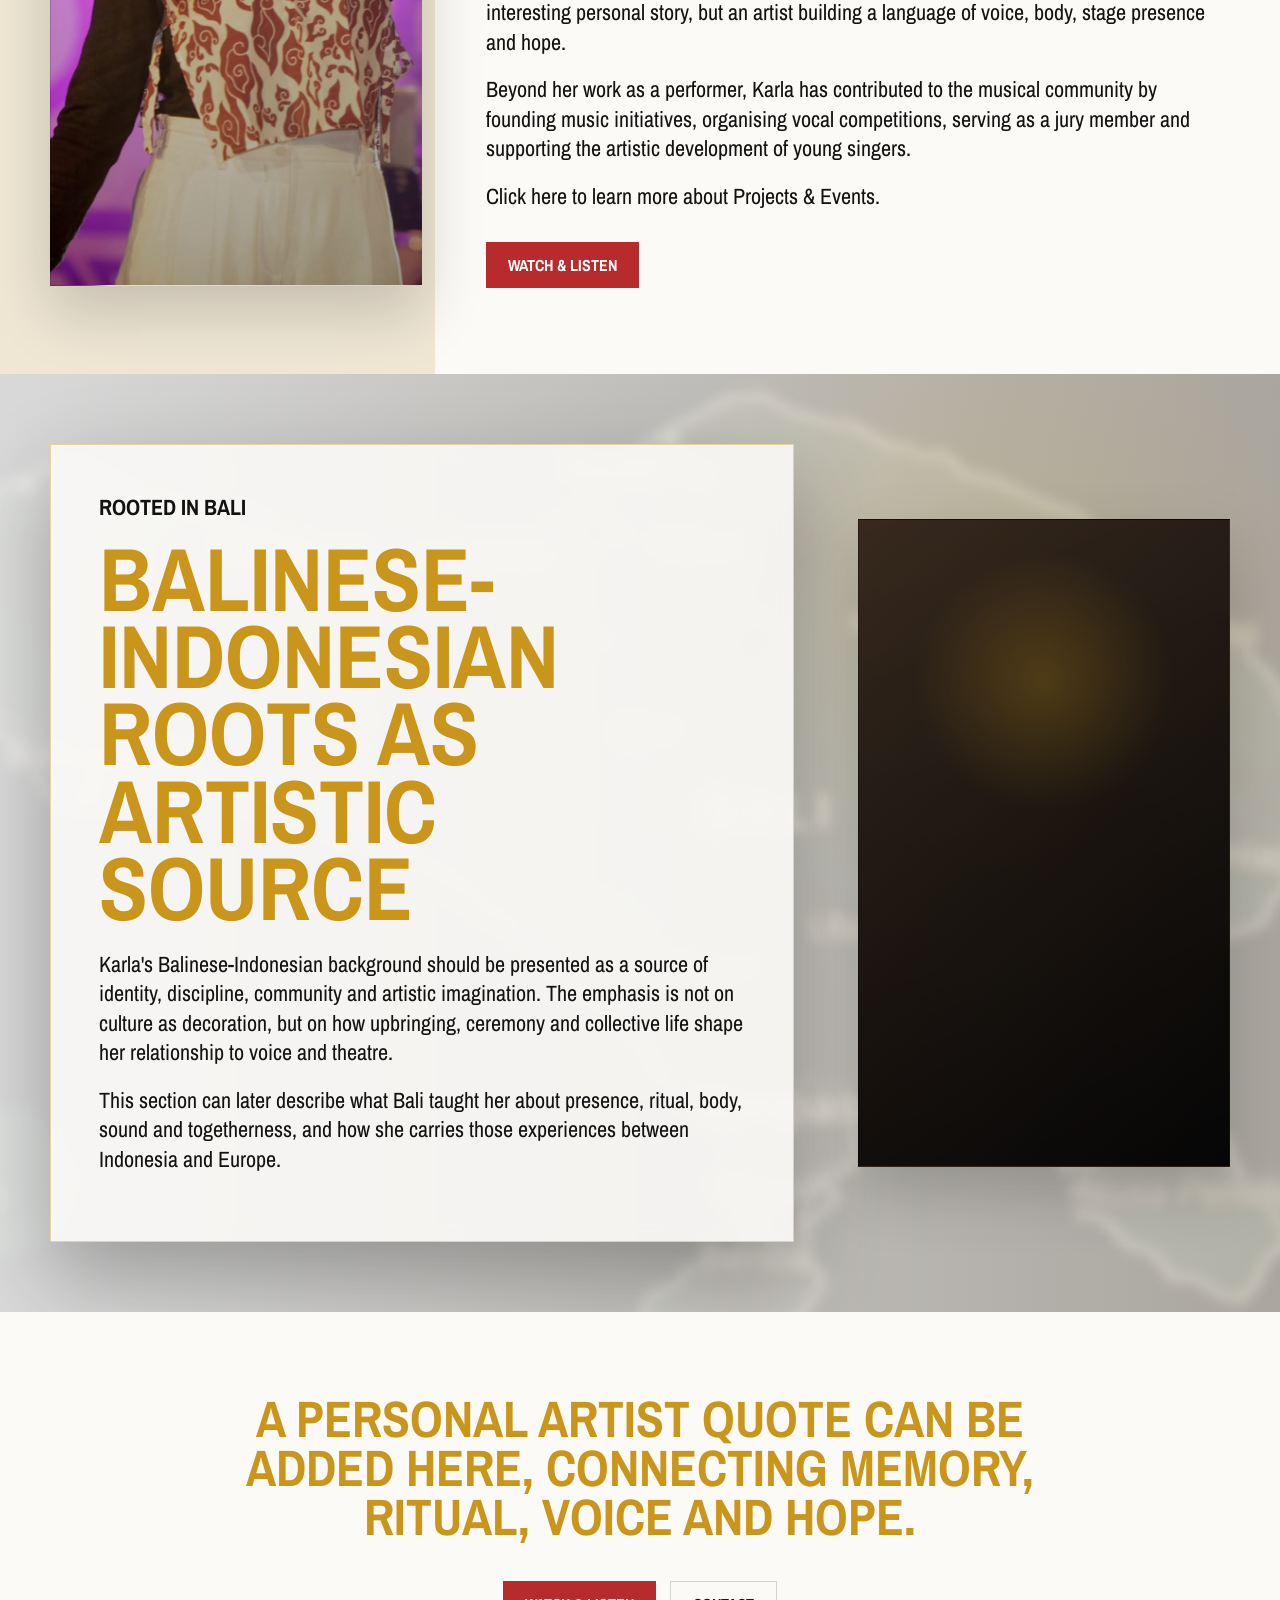
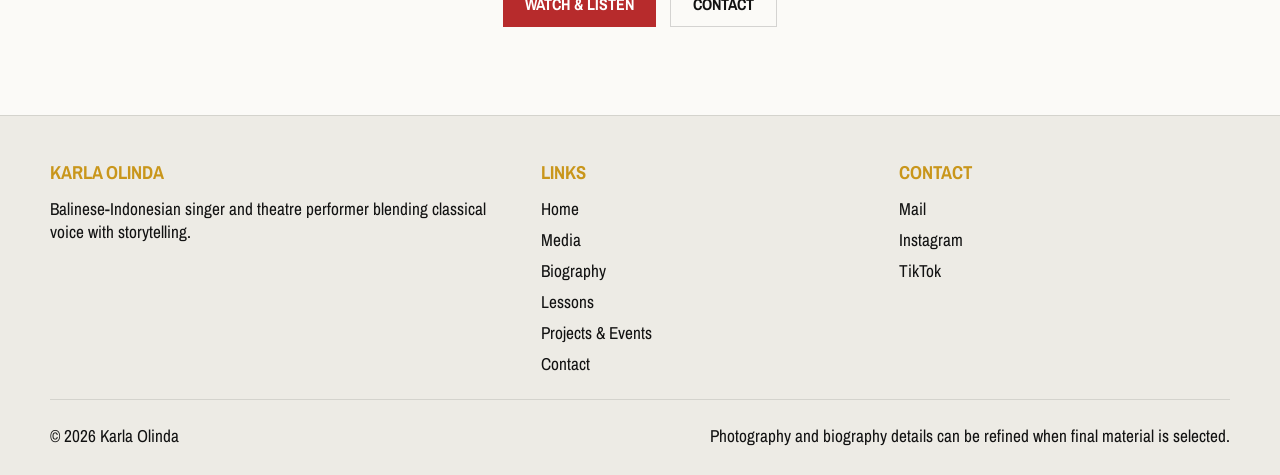
==== commit cd0fd9d4: "Use inline projects link in biography" ====
--- a/biography.html
+++ b/biography.html
@@ -11,7 +11,7 @@
   <link rel="preconnect" href="https://fonts.gstatic.com" crossorigin>
   <link href="https://fonts.googleapis.com/css2?family=Archivo+Narrow:wght@400;500;600;700&family=Ms+Madi&display=swap" rel="stylesheet">
   <link rel="stylesheet" href="assets/css/style.css">
-  <link rel="stylesheet" href="assets/css/biography.css?v=20260715-10">
+  <link rel="stylesheet" href="assets/css/biography.css?v=20260718-1">
 </head>
 <body class="page-biography">
   <div class="bio-intro" aria-hidden="true"></div>
@@ -89,8 +89,12 @@
             by founding music initiatives, organising vocal competitions, serving as a jury
             member and supporting the artistic development of young singers.
           </p>
-          <a class="bio-button" href="/media">Watch &amp; Listen</a>
-          <a class="bio-button bio-button-secondary" href="/events">Learn more: Projects &amp; Events</a>
+          <p class="bio-inline-link">
+            Click here to learn more about <a href="/events">Projects &amp; Events</a>.
+          </p>
+          <div class="bio-button-row">
+            <a class="bio-button" href="/media">Watch &amp; Listen</a>
+          </div>
         </div>
       </div>
     </section>
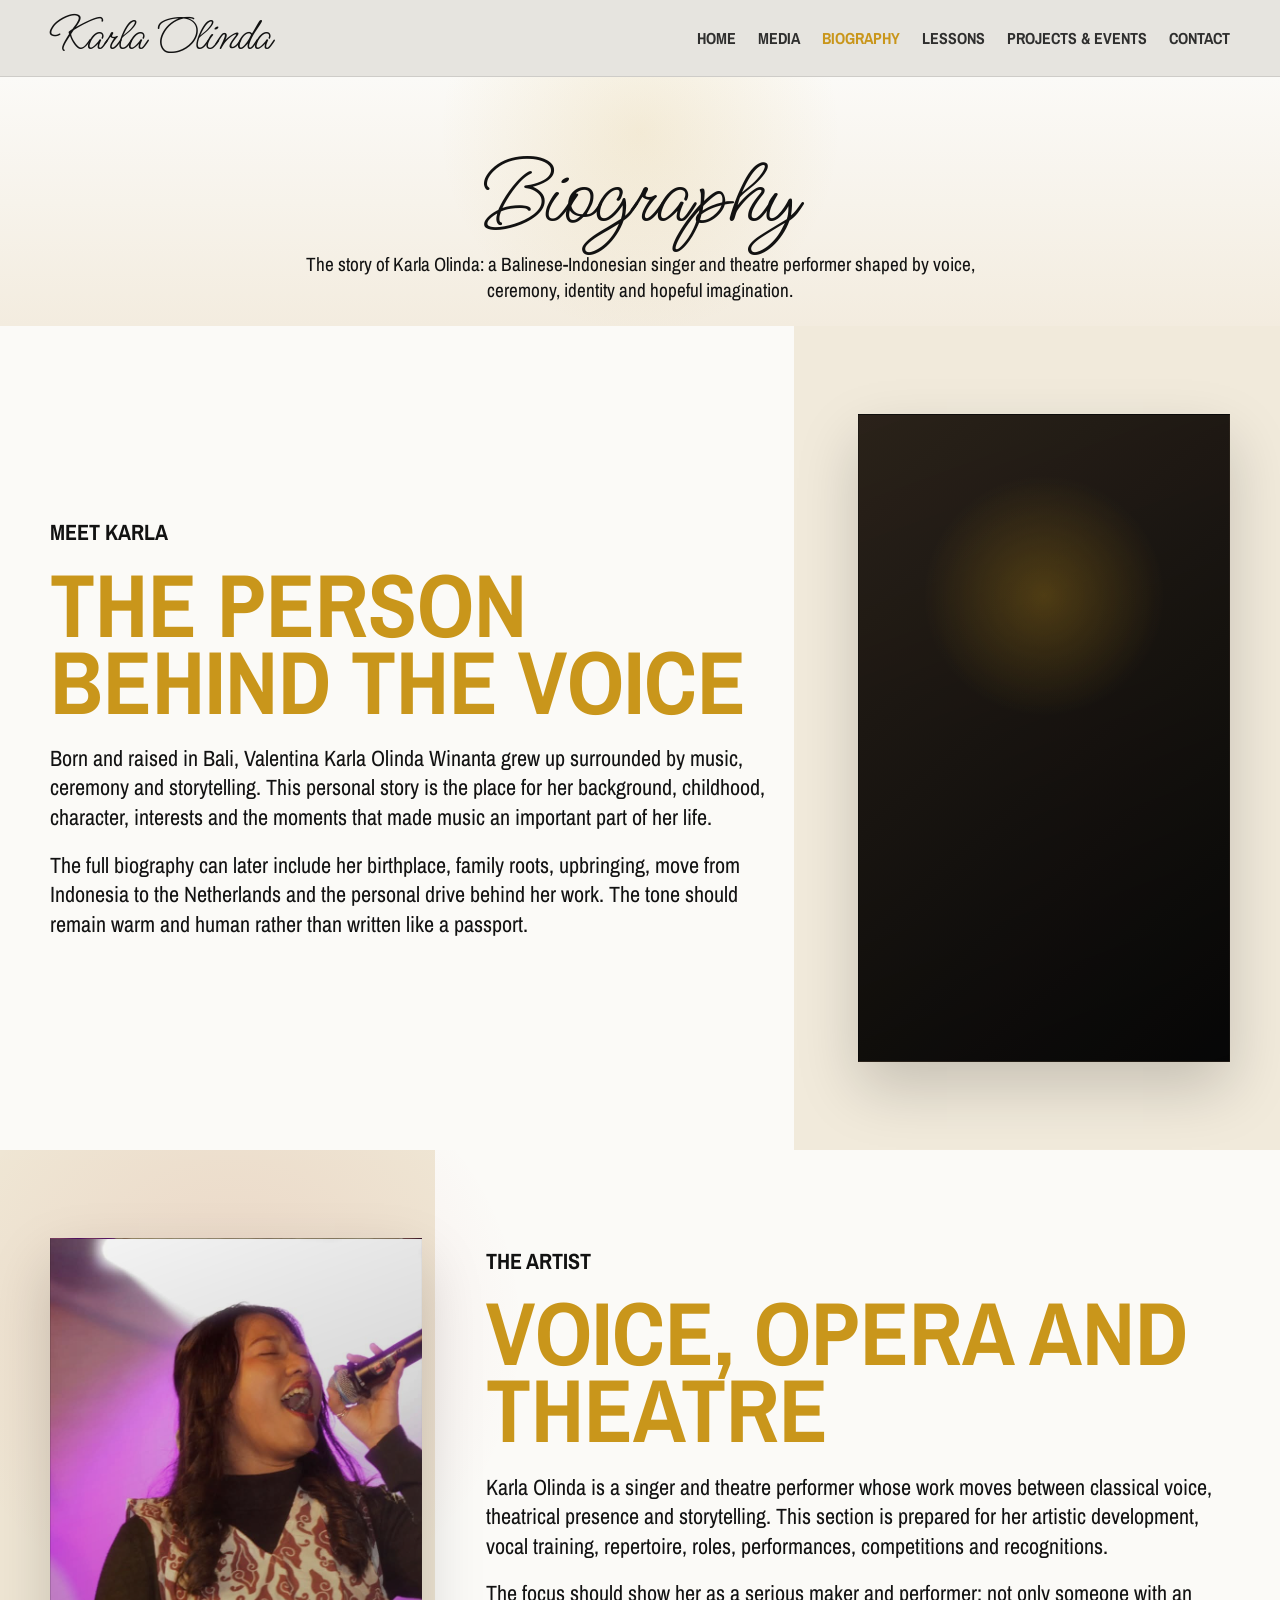
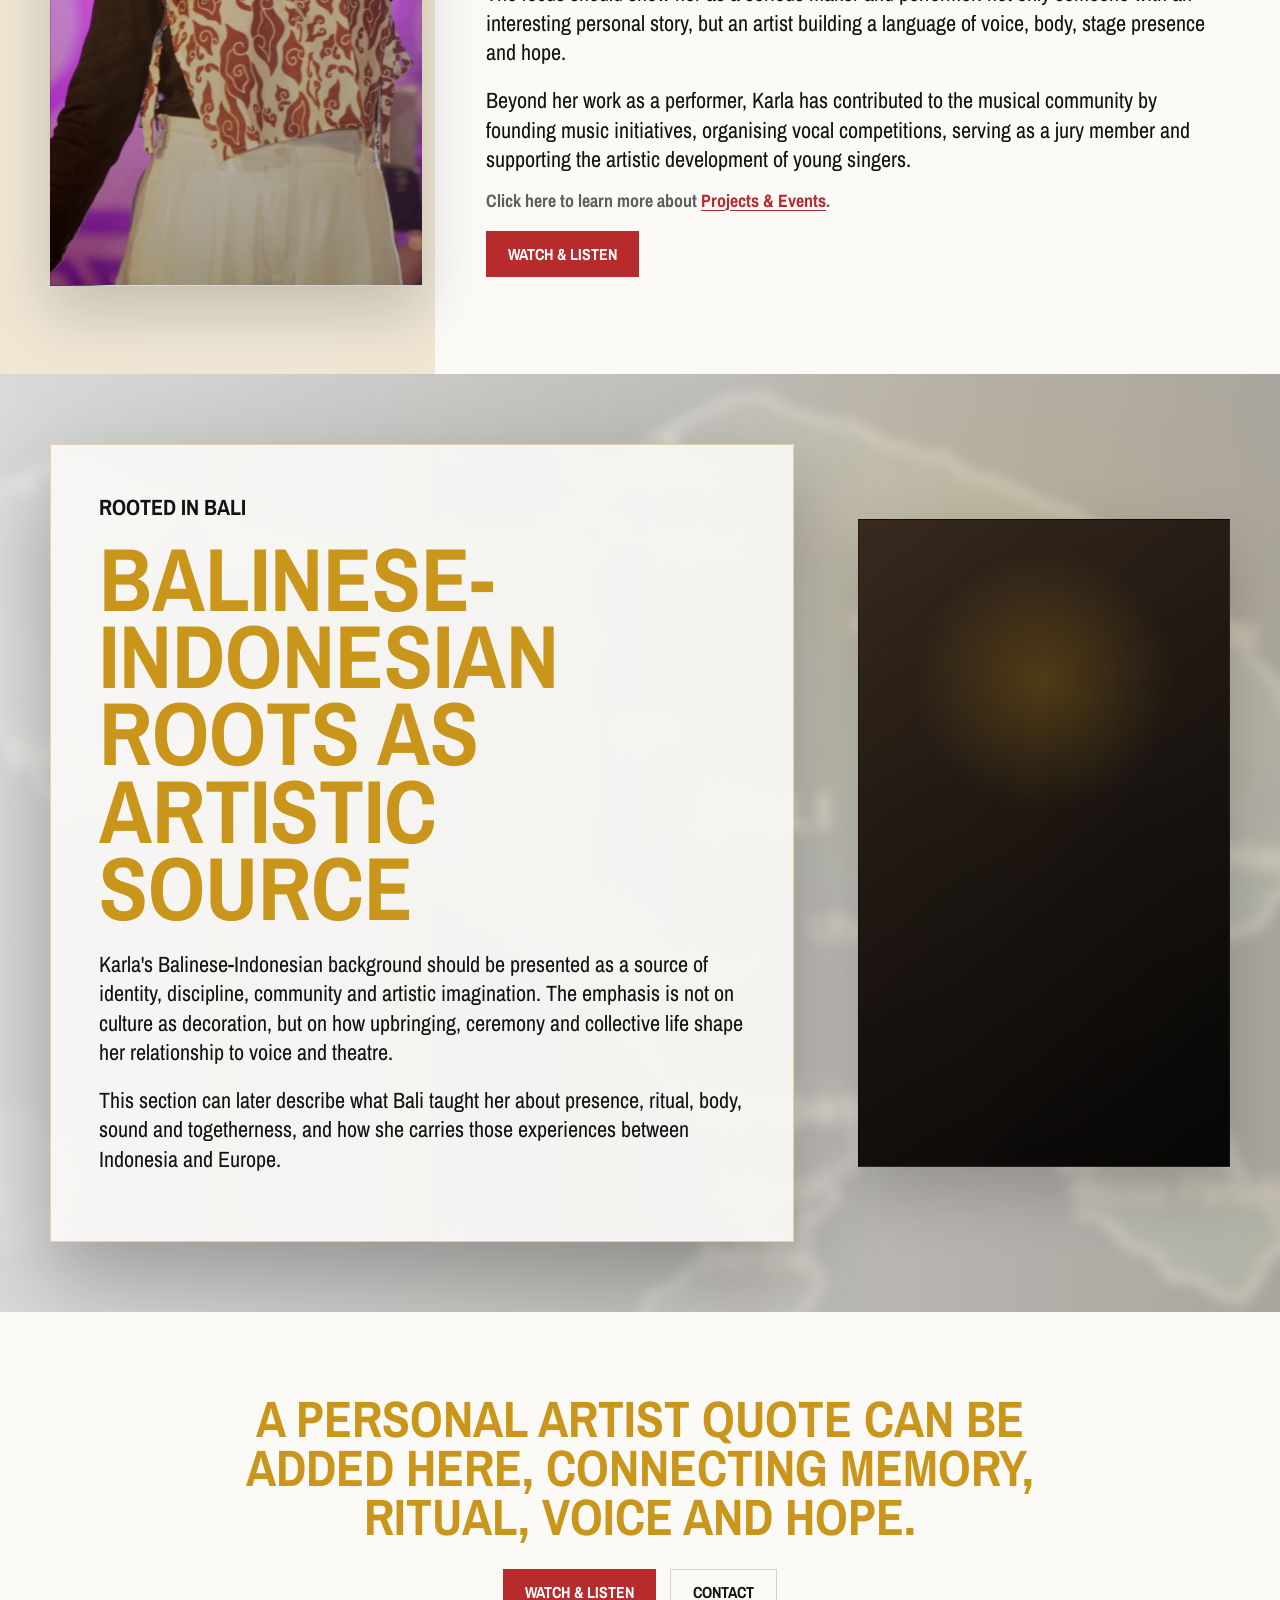
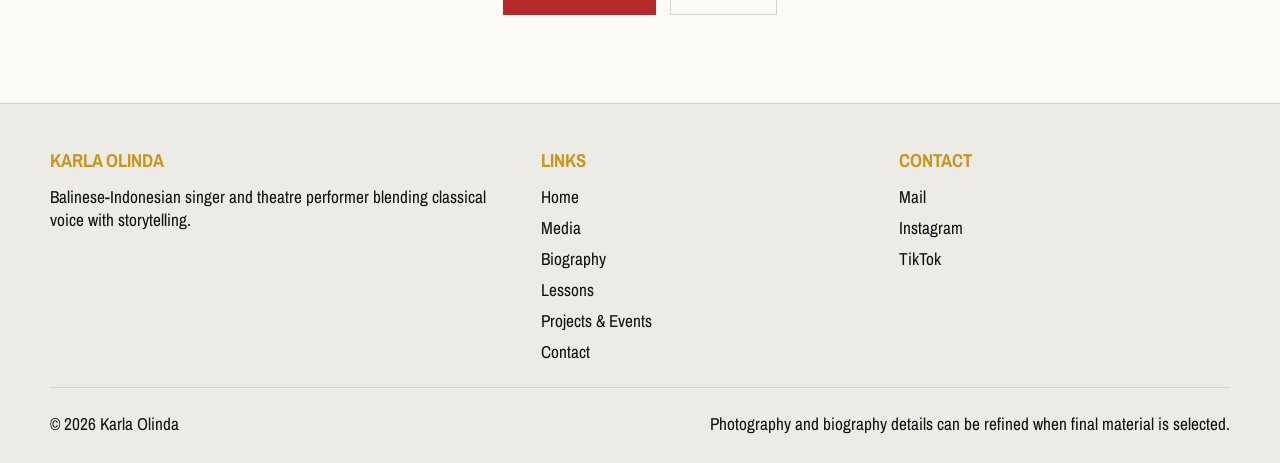
==== commit f66e25e6: "Use reusable page intro on biography" ====
--- a/biography.html
+++ b/biography.html
@@ -10,11 +10,11 @@
   <link rel="preconnect" href="https://fonts.googleapis.com">
   <link rel="preconnect" href="https://fonts.gstatic.com" crossorigin>
   <link href="https://fonts.googleapis.com/css2?family=Archivo+Narrow:wght@400;500;600;700&family=Ms+Madi&display=swap" rel="stylesheet">
-  <link rel="stylesheet" href="assets/css/style.css">
+  <link rel="stylesheet" href="assets/css/style.css?v=20260719-1">
   <link rel="stylesheet" href="assets/css/biography.css?v=20260718-1">
 </head>
 <body class="page-biography">
-  <div class="bio-intro" aria-hidden="true"></div>
+  <div class="page-intro" aria-hidden="true"></div>
 
   <header class="site-header site-header-light">
     <div class="container header-inner">
--- a/assets/css/biography.css
+++ b/assets/css/biography.css
@@ -131,6 +131,19 @@
   line-height: 1.34;
 }
 
+.bio-copy .bio-inline-link {
+  margin-top: -4px;
+  color: rgba(33, 33, 33, 0.72);
+  font-size: clamp(1.02rem, 1.4vw, 1.18rem);
+  font-weight: 700;
+}
+
+.bio-inline-link a {
+  color: var(--artist-red);
+  text-decoration: underline;
+  text-underline-offset: 0.18em;
+}
+
 .bio-image {
   position: relative;
   min-height: min(72svh, 720px);
@@ -171,12 +184,18 @@
     linear-gradient(140deg, #3a2b1f, #090909);
 }
 
+.bio-button-row {
+  display: flex;
+  flex-wrap: wrap;
+  gap: 12px;
+  margin-top: 12px;
+}
+
 .bio-button {
   display: inline-flex;
   align-items: center;
   justify-content: center;
   min-height: 46px;
-  margin-top: 12px;
   padding: 0 22px;
   color: #fff;
   background: var(--artist-red);
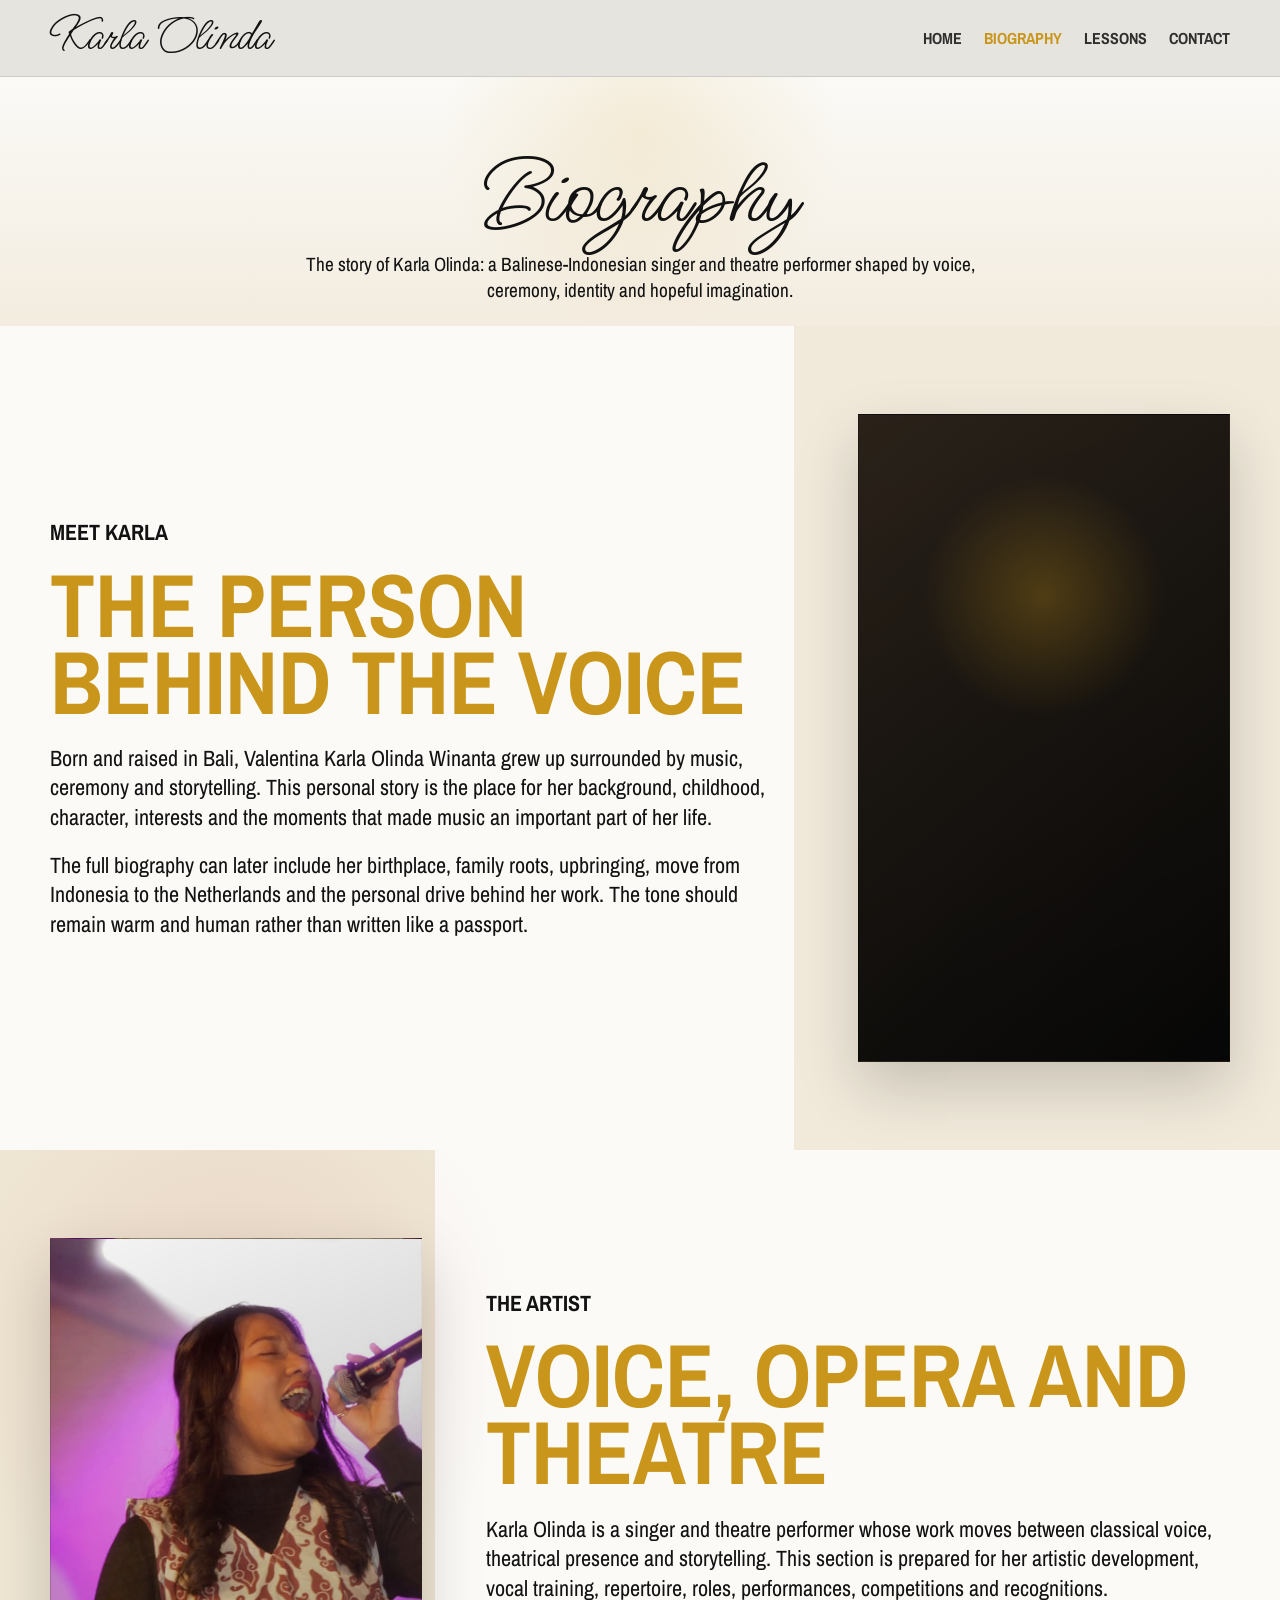
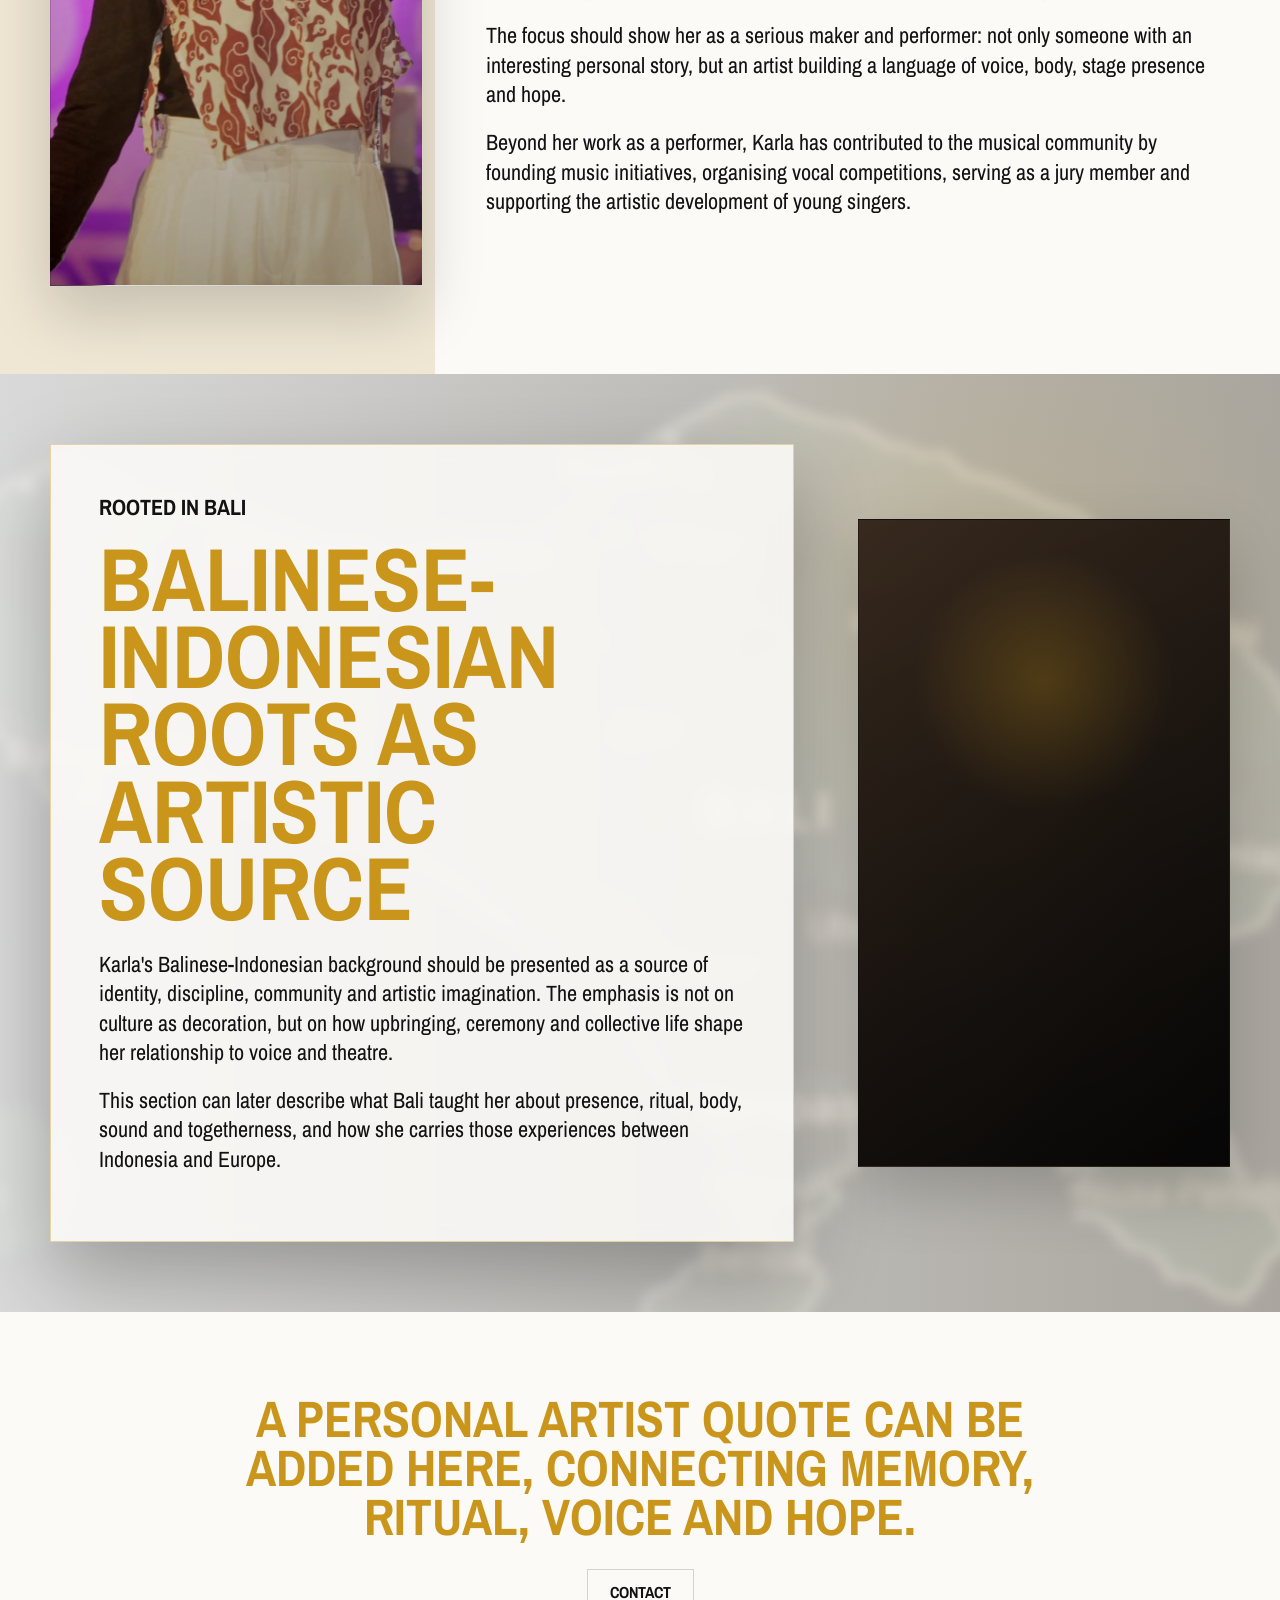
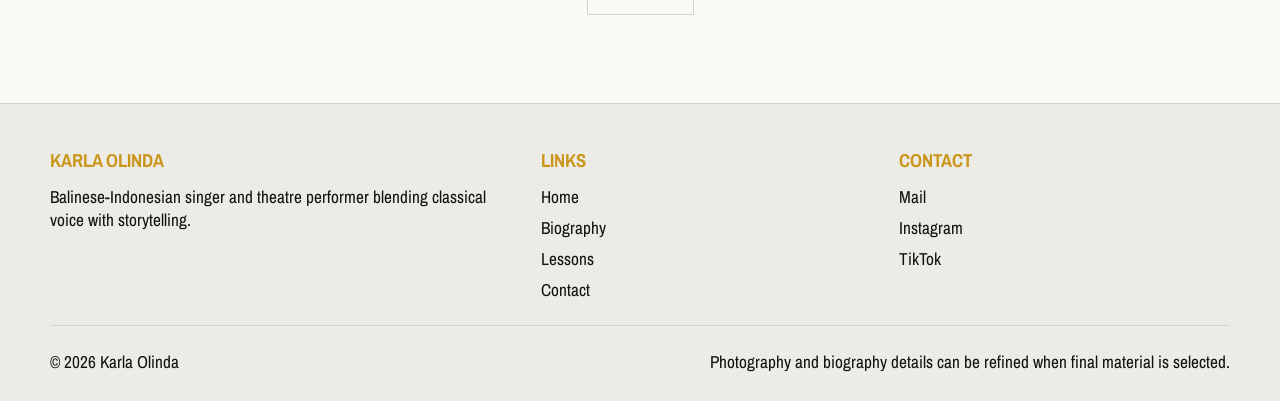
==== commit 4150ada4: "Temporarily unpublish media and events; fit latest video to its native ratio" ====
--- a/biography.html
+++ b/biography.html
@@ -6,11 +6,11 @@
   <title>Biography | Karla Olinda</title>
   <meta name="description" content="Biography of Karla Olinda, a Balinese-Indonesian singer and theatre performer.">
   <meta name="theme-color" content="#faf8f2">
-  <link rel="icon" type="image/svg+xml" href="/assets/images/ko-favicon.svg?v=20260715-1">
+  <link rel="icon" type="image/svg+xml" href="/assets/images/ko-favicon.svg?v=20260722-1">
   <link rel="preconnect" href="https://fonts.googleapis.com">
   <link rel="preconnect" href="https://fonts.gstatic.com" crossorigin>
   <link href="https://fonts.googleapis.com/css2?family=Archivo+Narrow:wght@400;500;600;700&family=Ms+Madi&display=swap" rel="stylesheet">
-  <link rel="stylesheet" href="assets/css/style.css?v=20260719-1">
+  <link rel="stylesheet" href="assets/css/style.css?v=20261024-1">
   <link rel="stylesheet" href="assets/css/biography.css?v=20260718-1">
 </head>
 <body class="page-biography">
@@ -26,10 +26,10 @@
       </button>
       <nav class="site-nav" id="site-nav">
         <a href="/">Home</a>
-        <a href="/media">Media</a>
+        <a href="/media" hidden data-temporarily-offline="media">Media</a>
         <a href="/biography" aria-current="page">Biography</a>
         <a href="/lessons">Lessons</a>
-        <a href="/events">Projects &amp; Events</a>
+        <a href="/events" hidden data-temporarily-offline="events">Projects &amp; Events</a>
         <a href="/contact">Contact</a>
       </nav>
     </div>
@@ -89,11 +89,11 @@
             by founding music initiatives, organising vocal competitions, serving as a jury
             member and supporting the artistic development of young singers.
           </p>
-          <p class="bio-inline-link">
-            Click here to learn more about <a href="/events">Projects &amp; Events</a>.
+          <p class="bio-inline-link" hidden data-temporarily-offline="events">
+            Click here to learn more about <a href="/events" hidden data-temporarily-offline="events">Projects &amp; Events</a>.
           </p>
-          <div class="bio-button-row">
-            <a class="bio-button" href="/media">Watch &amp; Listen</a>
+          <div class="bio-button-row" hidden data-temporarily-offline="media">
+            <a class="bio-button" href="/media" hidden data-temporarily-offline="media">Watch &amp; Listen</a>
           </div>
         </div>
       </div>
@@ -128,7 +128,7 @@
           A personal artist quote can be added here, connecting memory, ritual, voice and hope.
         </p>
         <div class="bio-actions">
-          <a class="bio-button" href="/media">Watch &amp; Listen</a>
+          <a class="bio-button" href="/media" hidden data-temporarily-offline="media">Watch &amp; Listen</a>
           <a class="bio-button bio-button-secondary" href="/contact">Contact</a>
         </div>
       </div>
@@ -144,10 +144,10 @@
       <div>
         <h3>Links</h3>
         <a href="/">Home</a>
-        <a href="/media">Media</a>
+        <a href="/media" hidden data-temporarily-offline="media">Media</a>
         <a href="/biography">Biography</a>
         <a href="/lessons">Lessons</a>
-        <a href="/events">Projects &amp; Events</a>
+        <a href="/events" hidden data-temporarily-offline="events">Projects &amp; Events</a>
         <a href="/contact">Contact</a>
       </div>
       <div>
@@ -163,6 +163,6 @@
     </div>
   </footer>
 
-  <script src="assets/js/main.js?v=20260715-13"></script>
+  <script src="assets/js/main.js?v=20261024-1"></script>
 </body>
 </html>
--- a/assets/css/style.css
+++ b/assets/css/style.css
@@ -21,6 +21,11 @@
   box-sizing: border-box;
 }
 
+/* Preserve unpublished content in source while keeping it out of every layout. */
+[hidden][data-temporarily-offline] {
+  display: none !important;
+}
+
 html {
   scroll-behavior: smooth;
 }
@@ -30,6 +35,67 @@
   font-family: var(--font-main);
   color: var(--text-light);
   background-color: var(--bg-black);
+  --page-intro-image: linear-gradient(135deg, #19130b, #050505);
+}
+
+.page-home {
+  --page-intro-image: url("../images/portrait.jpg");
+}
+
+.page-media {
+  --page-intro-image: url("../images/media-intro.jpg");
+}
+
+.page-biography {
+  --page-intro-image: url("../images/denpasar.jpg"), url("../images/denpasar.png");
+}
+
+.page-lessons {
+  --page-intro-image: url("../images/lessons-intro.jpg");
+}
+
+.page-events {
+  --page-intro-image: url("../images/events-intro.jpg");
+}
+
+.page-contact {
+  --page-intro-image: url("../images/contact-intro.jpg");
+}
+
+.page-intro {
+  position: fixed;
+  inset: 0;
+  z-index: 10000;
+  pointer-events: none;
+  background-image:
+    linear-gradient(180deg, rgba(5, 5, 5, 0.08), rgba(5, 5, 5, 0.22)),
+    var(--page-intro-image),
+    linear-gradient(135deg, #19130b, #050505);
+  background-position: center;
+  background-size: cover;
+  background-repeat: no-repeat;
+  animation: page-intro-fade 2.4s ease-in-out forwards;
+}
+
+@keyframes page-intro-fade {
+  0%,
+  42% {
+    opacity: 1;
+    filter: blur(0);
+    visibility: visible;
+  }
+
+  99% {
+    opacity: 0;
+    filter: blur(8px);
+    visibility: visible;
+  }
+
+  100% {
+    opacity: 0;
+    filter: blur(8px);
+    visibility: hidden;
+  }
 }
 
 img {
@@ -138,20 +204,45 @@
 }
 
 .hero-portrait {
+  position: relative;
   display: flex;
   flex-direction: column;
   justify-content: flex-end;
+  overflow: hidden;
   padding: 64px 48px 36px;
+  isolation: isolate;
+  background: #050505;
+}
+
+.hero-portrait::before,
+.hero-portrait::after {
+  content: "";
+  position: absolute;
+  inset: 0;
+  pointer-events: none;
+}
+
+.hero-portrait::before {
+  z-index: -2;
+  background-image: url("../images/portrait.jpg");
+  background-position: center top;
+  background-size: cover;
+}
+
+.hero-portrait::after {
+  z-index: -1;
   background:
     linear-gradient(135deg, rgba(255, 255, 255, 0.03), transparent 34%),
-    linear-gradient(180deg, #101010 0%, #020202 100%);
+    linear-gradient(180deg, rgba(0, 0, 0, 0.06) 0%, rgba(0, 0, 0, 0.12) 44%, rgba(0, 0, 0, 0.82) 100%);
+}
+
+.hero-portrait > * {
+  position: relative;
+  z-index: 1;
 }
 
 .portrait-frame {
-  position: relative;
-  width: min(420px, 100%);
-  aspect-ratio: 0.9;
-  margin: auto auto 18px;
+  display: none;
 }
 
 .diamond {
@@ -443,7 +534,7 @@
 .stage-placeholder {
   height: 100%;
   background-color: var(--media-empty);
-  background-image: url("../images/stage.png");
+  background-image: url("../images/stage.JPG");
   background-position: center;
   background-size: cover;
 }
@@ -587,10 +678,14 @@
 }
 
 .contact-hero {
-  padding: 96px 0 72px;
+  display: flex;
+  align-items: center;
+  min-height: calc(100svh - 76px);
+  padding: 58px 0 54px;
   color: var(--text-light);
   background:
     radial-gradient(circle at 78% 18%, rgba(183, 43, 44, 0.24), transparent 28%),
+    radial-gradient(circle at 18% 82%, rgba(201, 150, 27, 0.16), transparent 26%),
     linear-gradient(140deg, #050505 0%, #0f0f0f 58%, #171008 100%);
 }
 
@@ -598,7 +693,7 @@
   display: grid;
   grid-template-columns: minmax(0, 1.08fr) minmax(280px, 0.92fr);
   gap: 56px;
-  align-items: end;
+  align-items: center;
 }
 
 .section-kicker {
@@ -632,22 +727,45 @@
   text-transform: none;
 }
 
-.contact-hero-copy > p:last-child {
-  max-width: 660px;
-  margin: 30px 0 0;
-  color: rgba(243, 241, 234, 0.84);
-  font-size: 1.28rem;
-  line-height: 1.45;
-}
-
 .contact-primary-card {
-  min-height: 318px;
-  padding: 34px;
+  position: relative;
+  isolation: isolate;
+  min-height: 286px;
+  padding: 38px 36px 34px;
   color: var(--text-dark);
   background:
-    linear-gradient(180deg, rgba(255, 255, 255, 0.86), rgba(255, 255, 255, 0.98)),
+    linear-gradient(145deg, rgba(255, 255, 255, 0.94), rgba(251, 250, 247, 0.98)),
     var(--bg-paper);
-  box-shadow: var(--shadow-heavy);
+  border: 1px solid rgba(201, 150, 27, 0.5);
+  box-shadow:
+    0 32px 70px rgba(0, 0, 0, 0.44),
+    inset 0 0 0 8px rgba(255, 255, 255, 0.45);
+  transform: translateY(-18px);
+}
+
+.contact-primary-card::before,
+.contact-primary-card::after {
+  content: "";
+  position: absolute;
+  pointer-events: none;
+}
+
+.contact-primary-card::before {
+  inset: -16px;
+  z-index: -2;
+  border: 1px solid rgba(224, 197, 128, 0.42);
+  background:
+    linear-gradient(135deg, rgba(201, 150, 27, 0.2), transparent 42%),
+    linear-gradient(315deg, rgba(183, 43, 44, 0.2), transparent 46%);
+  transform: rotate(-1.8deg);
+}
+
+.contact-primary-card::after {
+  top: 18px;
+  right: -18px;
+  bottom: 18px;
+  width: 6px;
+  background: linear-gradient(180deg, var(--gold), var(--artist-red));
 }
 
 .contact-primary-card p {
@@ -679,45 +797,135 @@
   line-height: 1.35;
 }
 
-.contact-options {
+.contact-form-section {
   display: grid;
-  grid-template-columns: repeat(4, minmax(0, 1fr));
-  gap: 12px;
-  padding: 80px 0;
-}
-
-.contact-option {
-  min-height: 300px;
-  padding: 28px;
+  grid-template-columns: minmax(260px, 0.72fr) minmax(0, 1.28fr);
+  gap: 42px;
+  align-items: start;
+  padding: 82px 0;
+}
+
+.contact-form-intro {
+  position: sticky;
+  top: 112px;
+}
+
+.contact-form-intro h2 {
+  margin: 0 0 18px;
+  color: var(--gold);
+  font-size: clamp(3rem, 5vw, 5.2rem);
+  line-height: 0.9;
+  text-transform: uppercase;
+}
+
+.contact-form-intro p {
+  margin: 0;
+  font-size: 1.18rem;
+  line-height: 1.42;
+}
+
+.contact-form {
+  padding: 34px;
   border: 1px solid var(--line-light);
   background: #fff;
-  box-shadow: 0 12px 34px rgba(0, 0, 0, 0.06);
-}
-
-.contact-option > span {
-  display: inline-block;
-  margin-bottom: 34px;
+  box-shadow: 0 18px 48px rgba(0, 0, 0, 0.08);
+}
+
+.form-grid {
+  display: grid;
+  grid-template-columns: repeat(2, minmax(0, 1fr));
+  gap: 20px;
+}
+
+.form-field {
+  margin-bottom: 22px;
+}
+
+.form-field label {
+  display: flex;
+  justify-content: space-between;
+  gap: 14px;
+  margin-bottom: 8px;
+  color: var(--text-dark);
+  font-weight: 700;
+  text-transform: uppercase;
+  font-size: 1.02rem;
+}
+
+.form-field label span {
+  color: rgba(18, 18, 18, 0.5);
+  font-size: 0.82rem;
+}
+
+.form-field input,
+.form-field select,
+.form-field textarea {
+  width: 100%;
+  border: 1px solid rgba(18, 18, 18, 0.18);
+  border-radius: 0;
+  padding: 13px 14px;
+  color: var(--text-dark);
+  background: #fbfaf7;
+  font-family: var(--font-main);
+  font-size: 1.12rem;
+}
+
+.form-field textarea {
+  min-height: 184px;
+  resize: vertical;
+}
+
+.form-field input:focus,
+.form-field select:focus,
+.form-field textarea:focus {
+  outline: 2px solid var(--gold);
+  outline-offset: 2px;
+  border-color: transparent;
+}
+
+.form-field.is-invalid input,
+.form-field.is-invalid select,
+.form-field.is-invalid textarea {
+  border-color: var(--artist-red);
+  background: rgba(183, 43, 44, 0.06);
+}
+
+.form-error {
+  margin: -2px 0 20px;
   color: var(--artist-red);
   font-weight: 700;
-  font-size: 1.05rem;
-}
-
-.contact-option h2 {
-  margin: 0 0 14px;
-  color: var(--gold);
-  font-size: 1.9rem;
-  line-height: 1;
-  text-transform: uppercase;
-}
-
-.contact-option p {
+  font-size: 1.02rem;
+}
+
+.form-actions {
+  display: flex;
+  align-items: center;
+  justify-content: space-between;
+  gap: 22px;
+}
+
+.contact-submit {
+  border: 0;
+  padding: 14px 24px;
+  color: #fff;
+  background: var(--artist-red);
+  cursor: pointer;
+  font-family: var(--font-main);
+  font-weight: 700;
+  text-transform: uppercase;
+  font-size: 1.08rem;
+}
+
+.contact-submit:hover {
+  background: var(--gold);
+}
+
+.form-actions p {
+  max-width: 300px;
   margin: 0;
-  font-size: 1.08rem;
-  line-height: 1.38;
-}
-
-.contact-option .text-link {
-  color: var(--artist-red);
+  color: rgba(18, 18, 18, 0.64);
+  font-size: 0.98rem;
+  line-height: 1.25;
 }
 
 .contact-social-section {
@@ -800,13 +1008,10 @@
   .home-grid,
   .portfolio-grid,
   .contact-hero-inner,
+  .contact-form-section,
   .contact-social-inner,
   .footer-grid {
     grid-template-columns: 1fr;
-  }
-
-  .contact-options {
-    grid-template-columns: repeat(2, minmax(0, 1fr));
   }
 
   .hero-story,
@@ -895,20 +1100,39 @@
   }
 
   .contact-hero {
-    padding: 72px 0 56px;
-  }
-
-  .contact-options {
+    min-height: auto;
+    padding: 58px 0 54px;
+  }
+
+  .contact-form-section {
     grid-template-columns: 1fr;
     padding: 48px 0;
   }
 
-  .contact-option {
-    min-height: auto;
+  .contact-form-intro {
+    position: static;
+  }
+
+  .form-grid {
+    grid-template-columns: 1fr;
+    gap: 0;
+  }
+
+  .form-actions {
+    align-items: flex-start;
+    flex-direction: column;
   }
 
   .footer-meta {
     flex-direction: column;
+  }
+
+  .contact-primary-card {
+    transform: none;
+  }
+
+  .contact-primary-card::before {
+    inset: -10px;
   }
 }
 
@@ -932,6 +1156,18 @@
 
   .portfolio-items {
     grid-template-columns: 1fr 1fr;
+  }
+
+  .contact-form {
+    padding: 22px;
+  }
+
+  .contact-primary-card {
+    padding: 24px;
+  }
+
+  .contact-primary-card::after {
+    right: -10px;
   }
 }
 
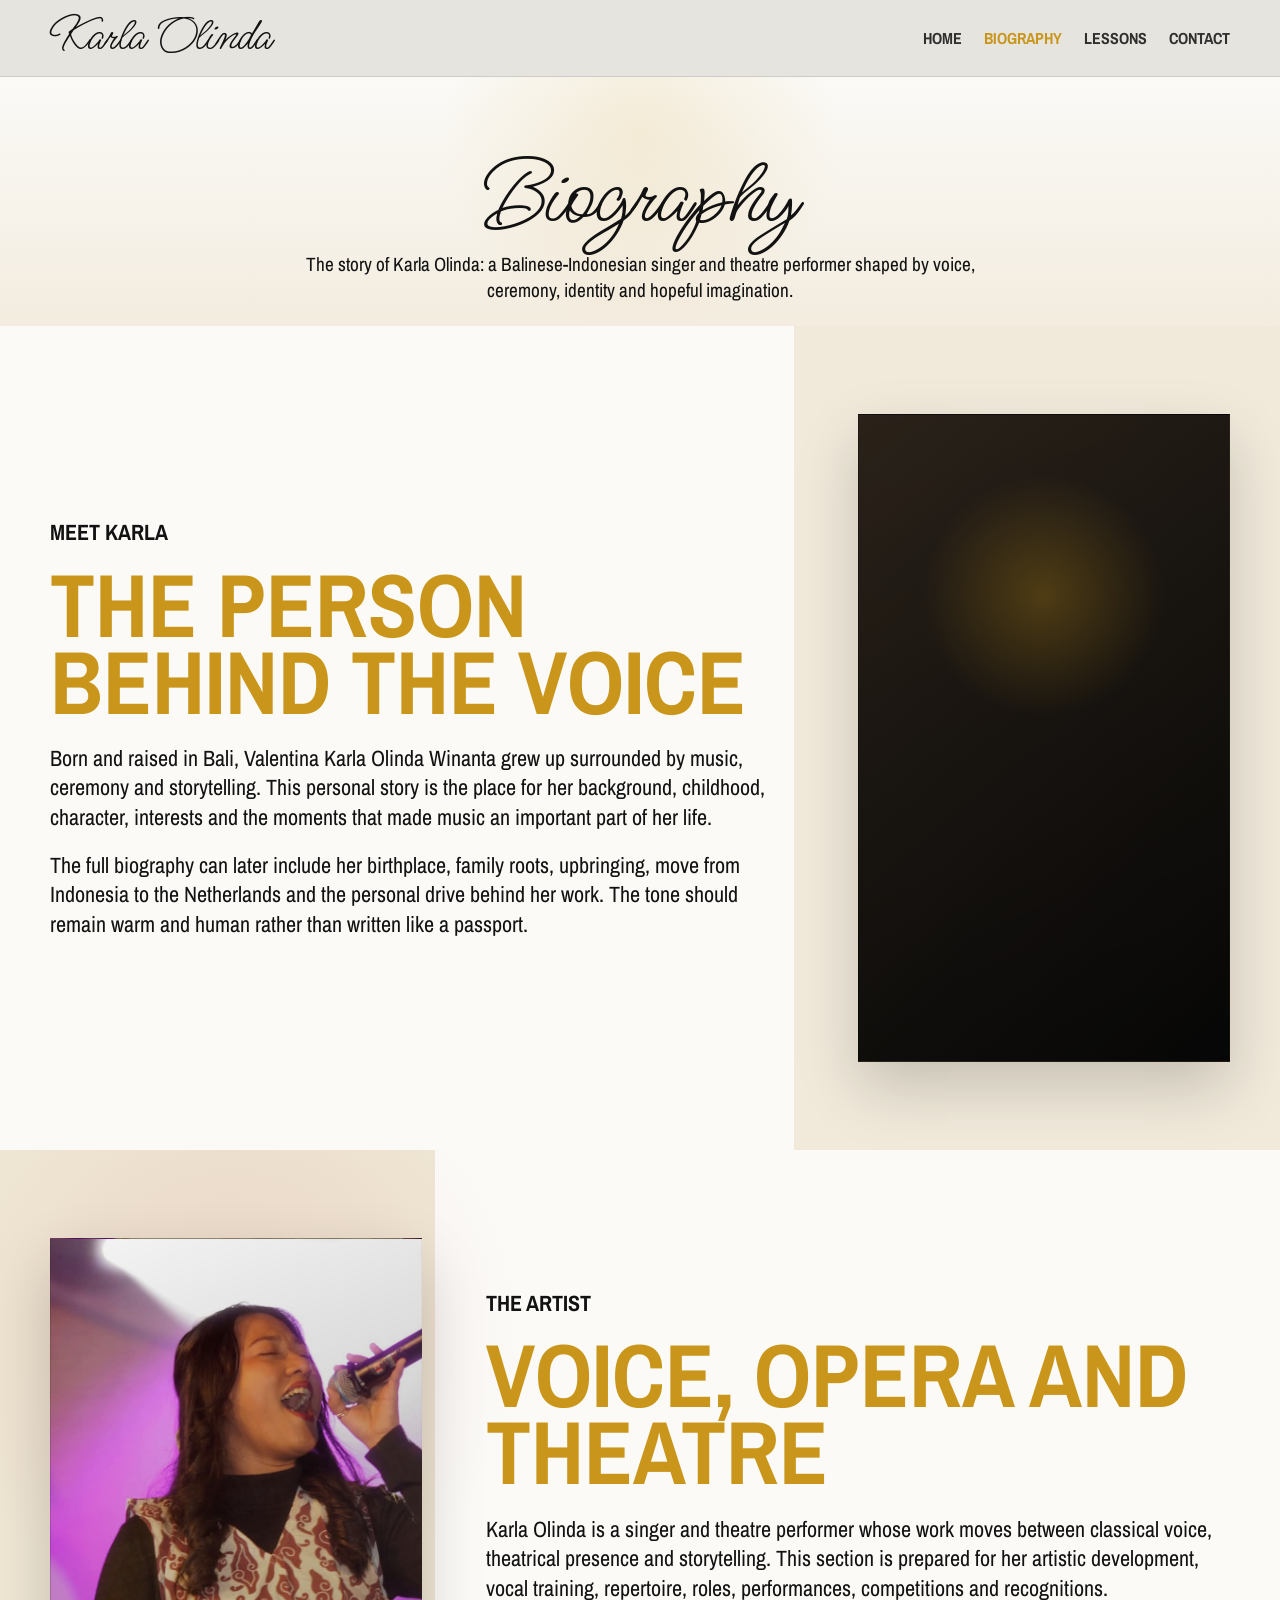
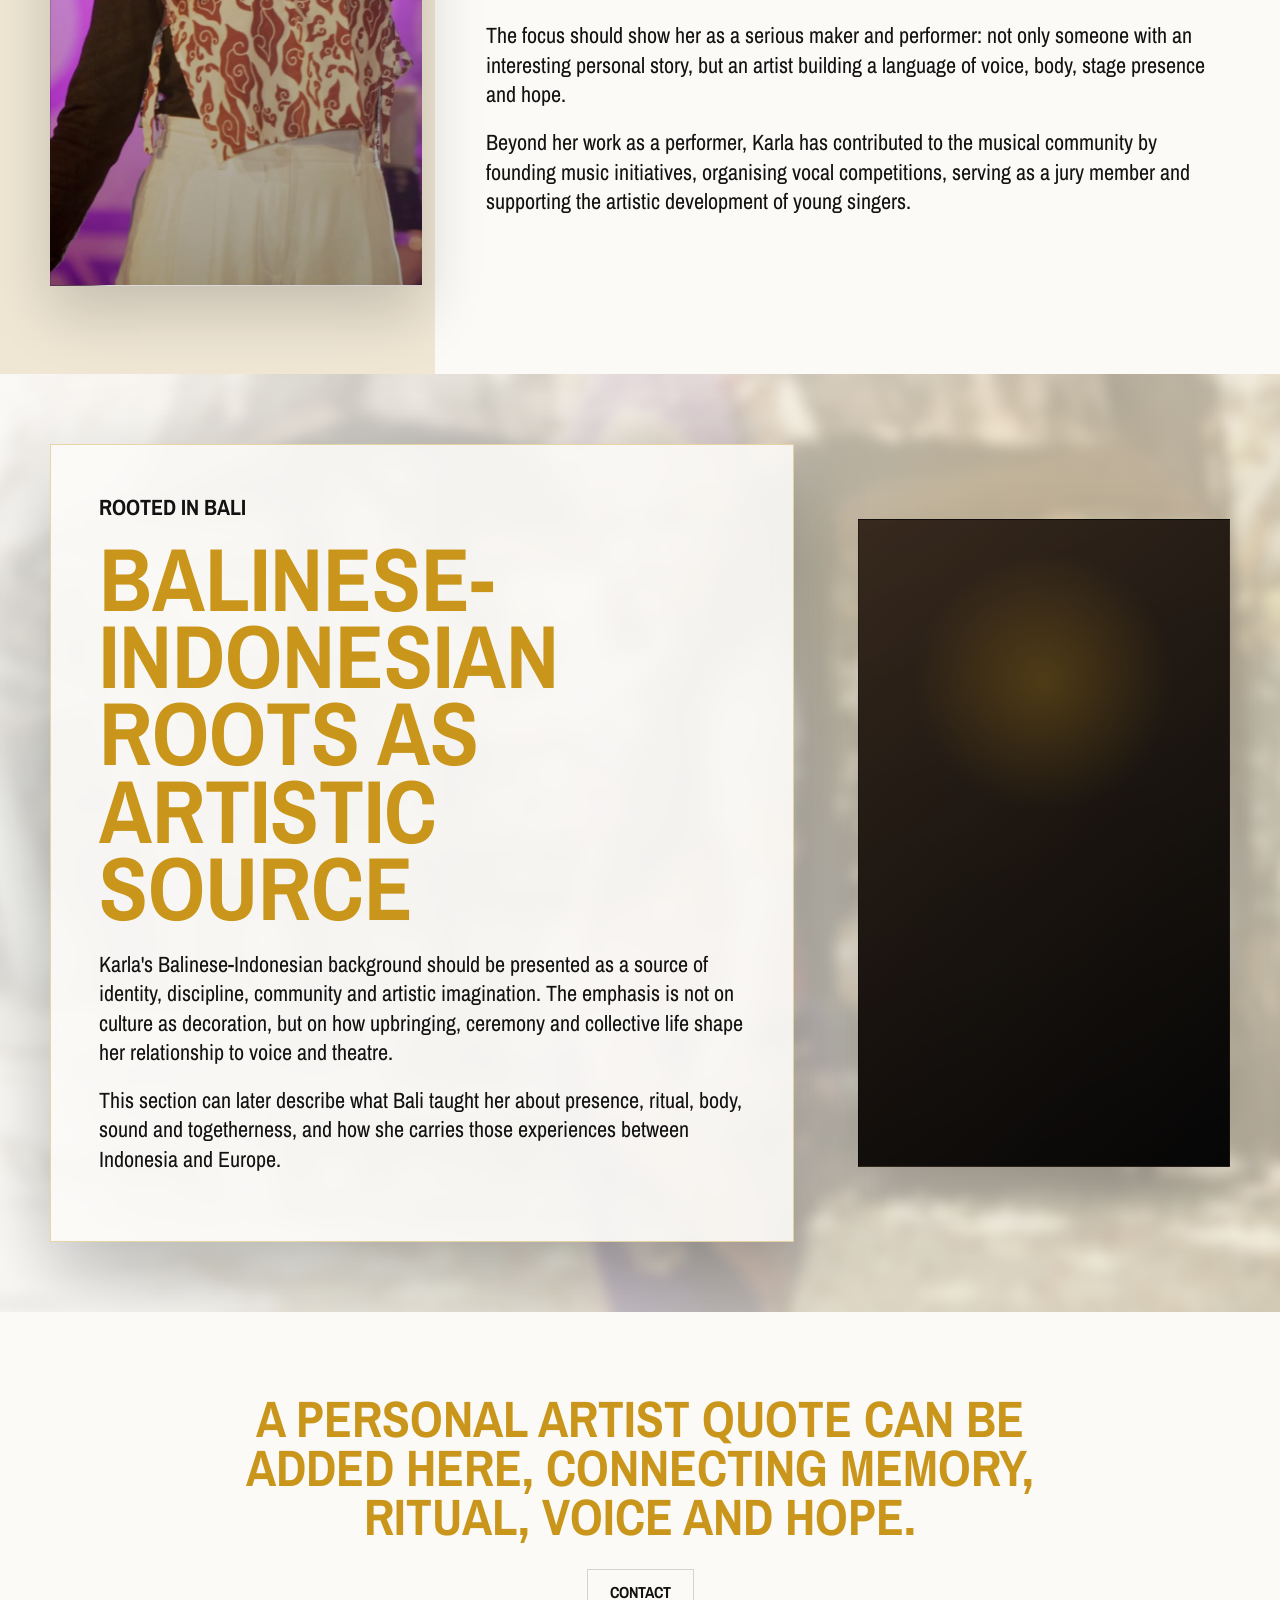
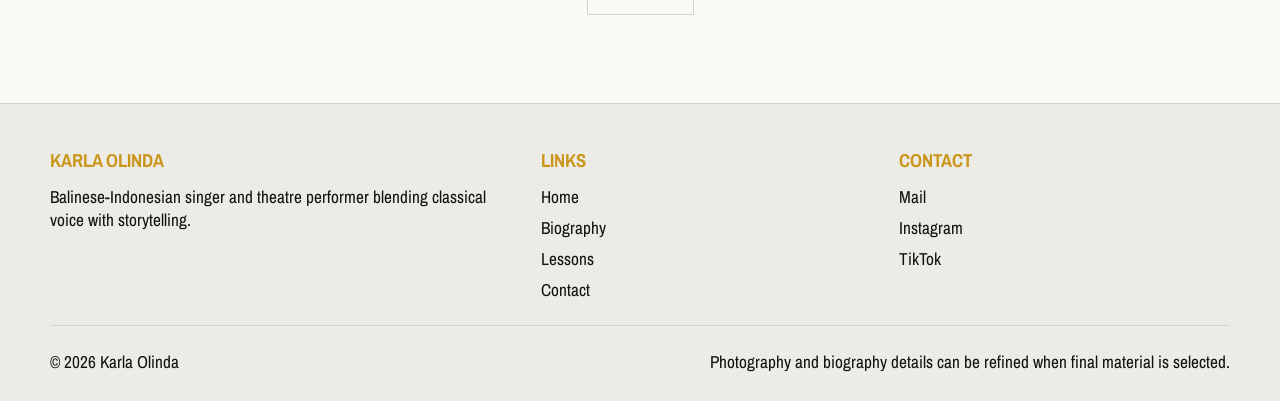
==== commit dbcc1e4a: "Replace Bali map background with portrait" ====
--- a/biography.html
+++ b/biography.html
@@ -10,8 +10,8 @@
   <link rel="preconnect" href="https://fonts.googleapis.com">
   <link rel="preconnect" href="https://fonts.gstatic.com" crossorigin>
   <link href="https://fonts.googleapis.com/css2?family=Archivo+Narrow:wght@400;500;600;700&family=Ms+Madi&display=swap" rel="stylesheet">
-  <link rel="stylesheet" href="assets/css/style.css?v=20261024-1">
-  <link rel="stylesheet" href="assets/css/biography.css?v=20260718-1">
+  <link rel="stylesheet" href="assets/css/style.css?v=20261112-1">
+  <link rel="stylesheet" href="assets/css/biography.css?v=20261112-1">
 </head>
 <body class="page-biography">
   <div class="page-intro" aria-hidden="true"></div>
@@ -152,7 +152,7 @@
       </div>
       <div>
         <h3>Contact</h3>
-        <a href="mailto:info@jovka.org?subject=Karla%20Olinda%20contact">Mail</a>
+        <a href="mailto:info@karlaolinda.com?subject=Karla%20Olinda%20contact">Mail</a>
         <a href="https://www.instagram.com/karlalalind/" target="_blank" rel="noreferrer">Instagram</a>
         <a href="https://www.tiktok.com/@jovchante" target="_blank" rel="noreferrer">TikTok</a>
       </div>
--- a/assets/css/style.css
+++ b/assets/css/style.css
@@ -47,7 +47,7 @@
 }
 
 .page-biography {
-  --page-intro-image: url("../images/denpasar.jpg"), url("../images/denpasar.png");
+  --page-intro-image: url("../images/karla-bali-portrait.jpeg");
 }
 
 .page-lessons {
--- a/assets/css/biography.css
+++ b/assets/css/biography.css
@@ -13,10 +13,9 @@
   z-index: 10000;
   background-image:
     linear-gradient(180deg, rgba(5, 5, 5, 0.08), rgba(5, 5, 5, 0.18)),
-    url("../images/denpasar.jpg"),
-    url("../images/denpasar.png"),
+    url("../images/karla-bali-portrait.jpeg"),
     linear-gradient(135deg, #19130b, #050505);
-  background-position: center;
+  background-position: center 18%;
   background-size: cover;
   background-repeat: no-repeat;
   animation: bio-intro-fade 2.4s ease-in-out forwards;
@@ -236,7 +235,7 @@
   position: absolute;
   inset: -16px;
   z-index: 0;
-  background-image: url("../images/denpasar.png");
+  background-image: url("../images/karla-bali-portrait.jpeg");
   background-position: center;
   background-size: cover;
   filter: blur(6px) saturate(0.58);
@@ -361,3 +360,7 @@
     animation-duration: 2s;
   }
 }
+
+.page-biography .page-intro {
+  background-position: center 18%;
+}
